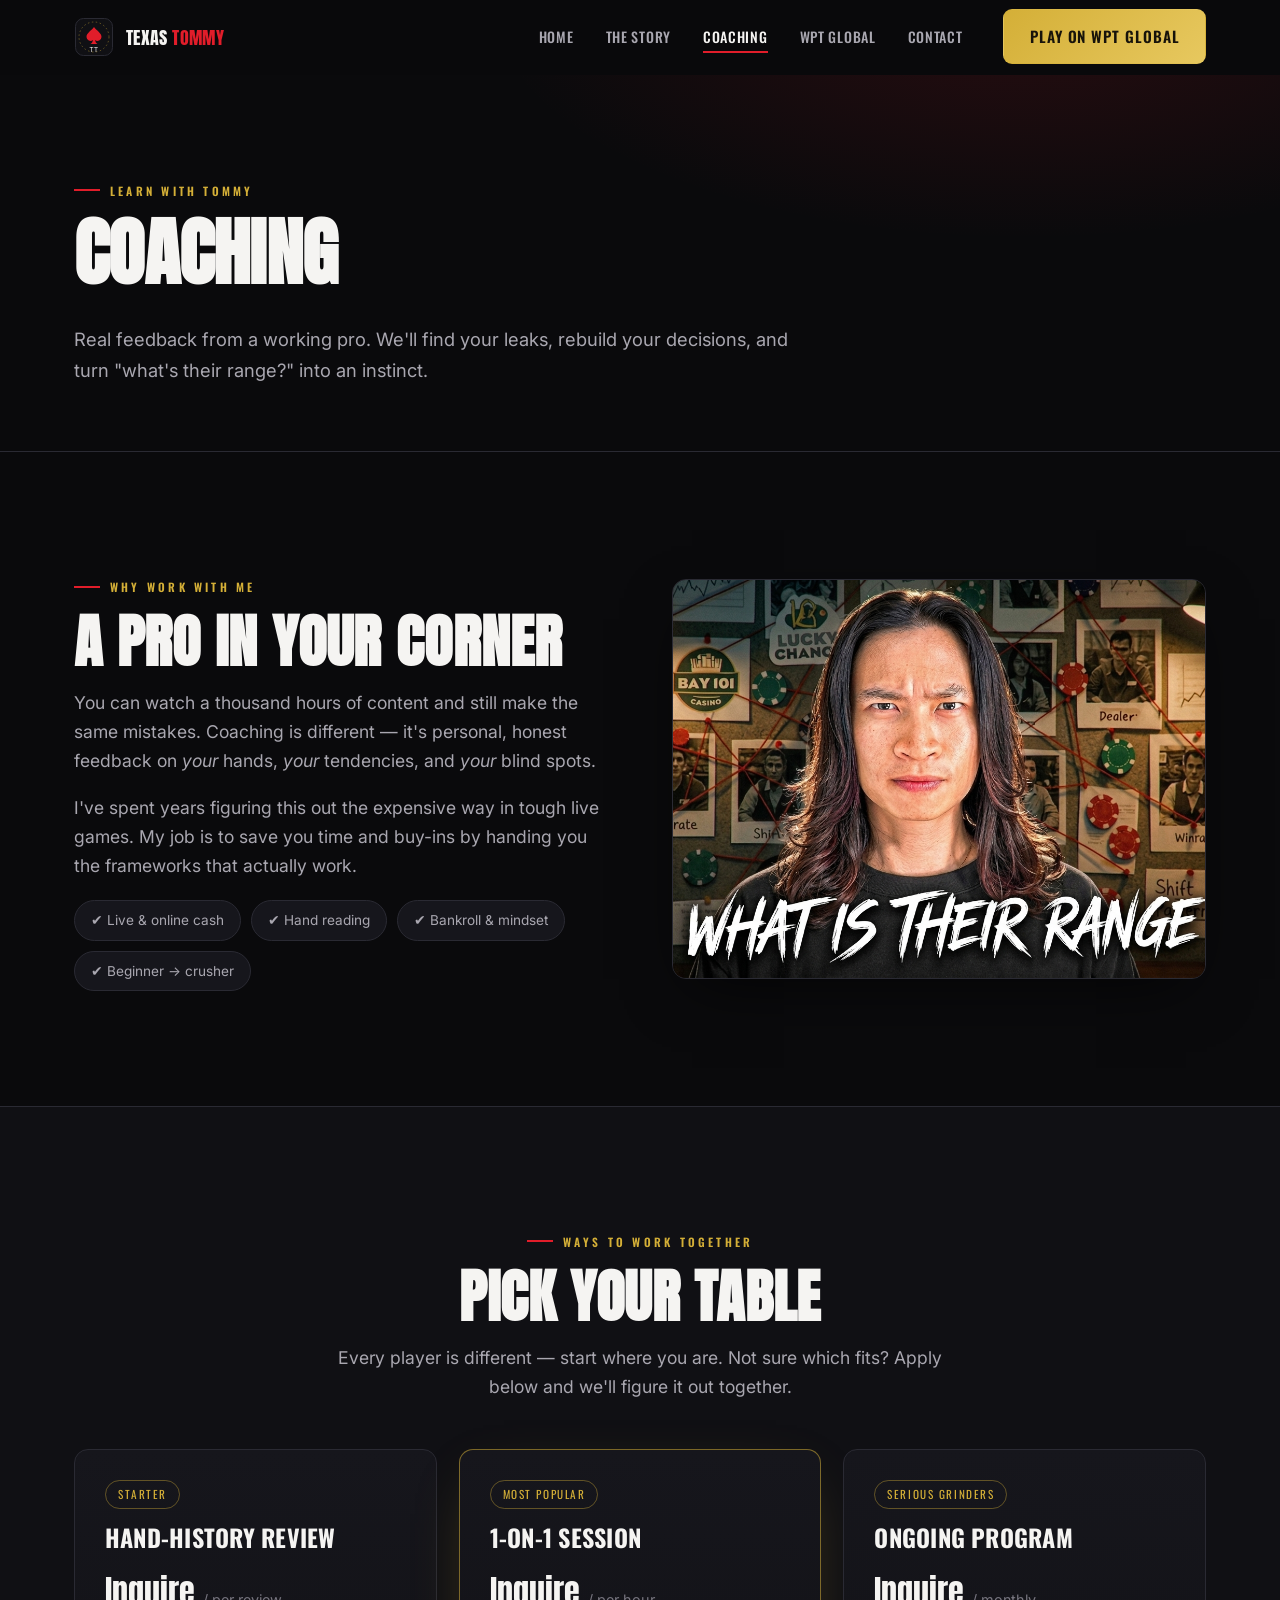
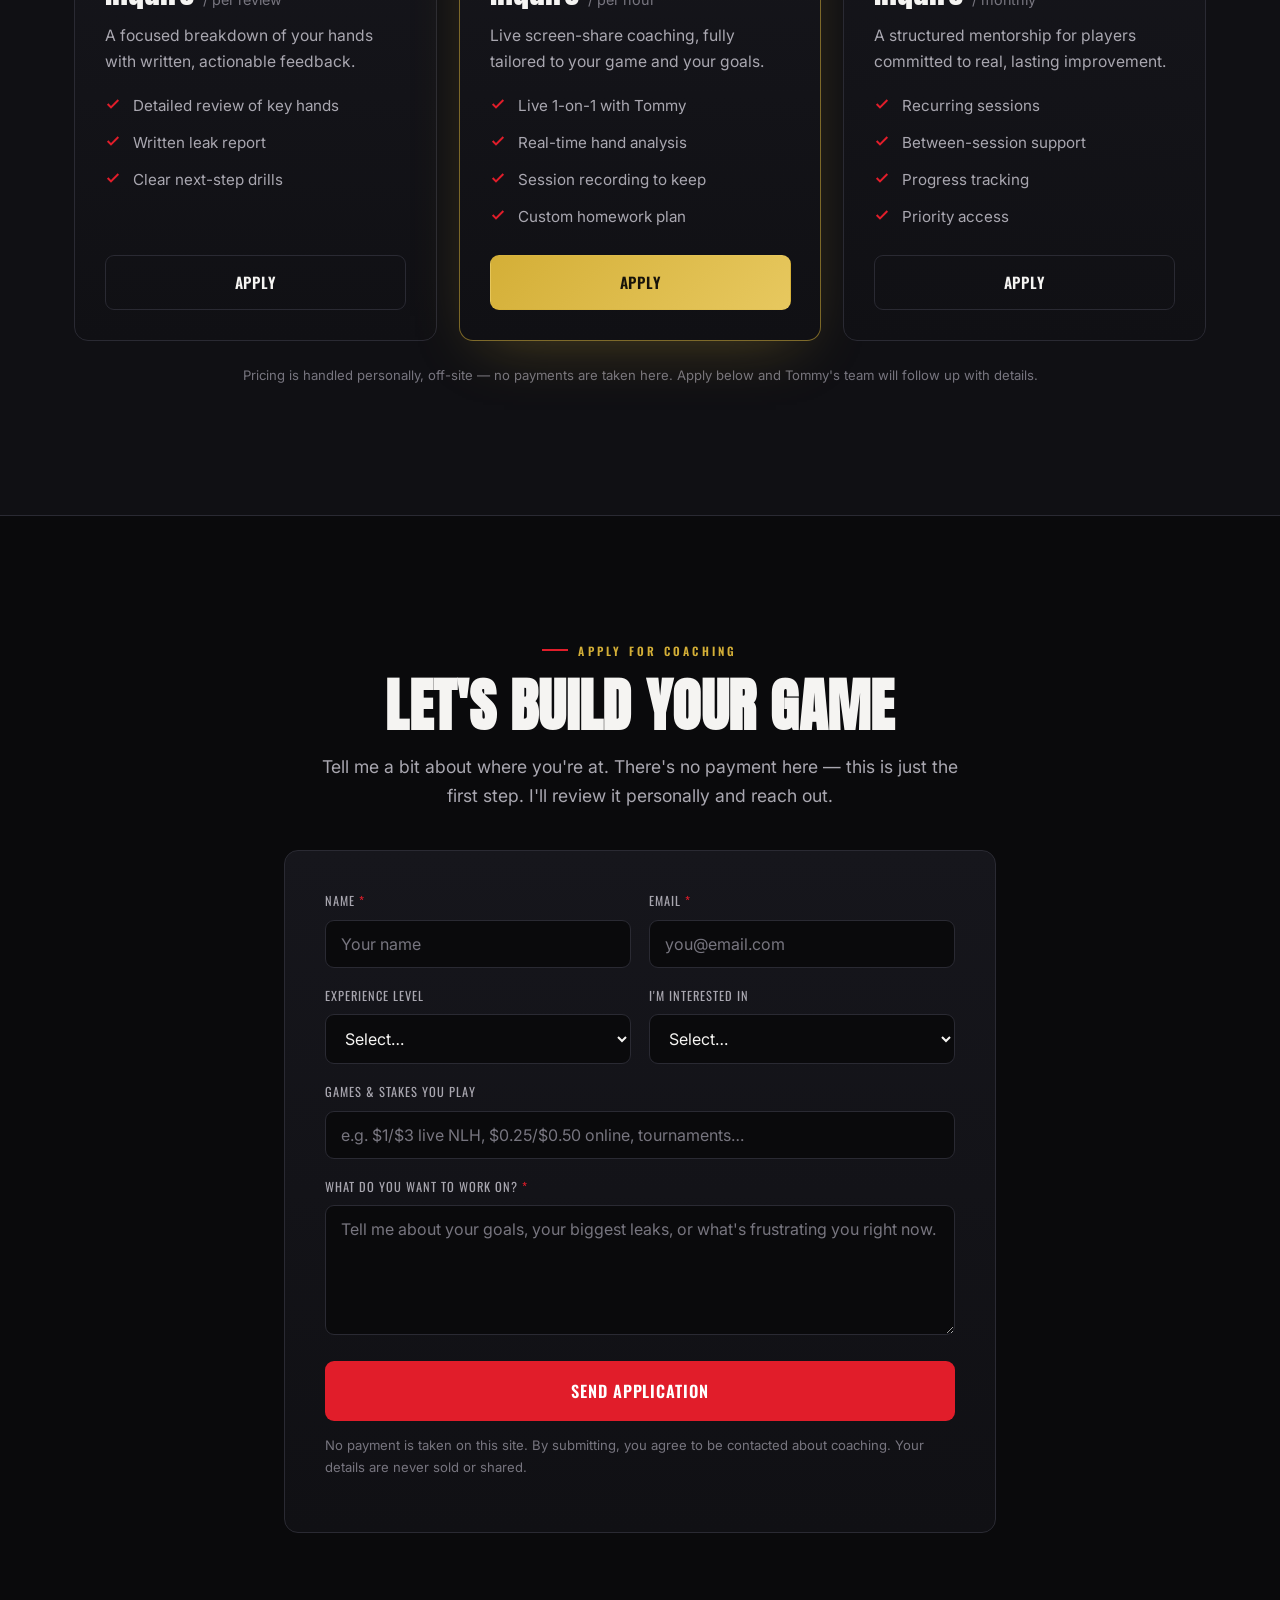
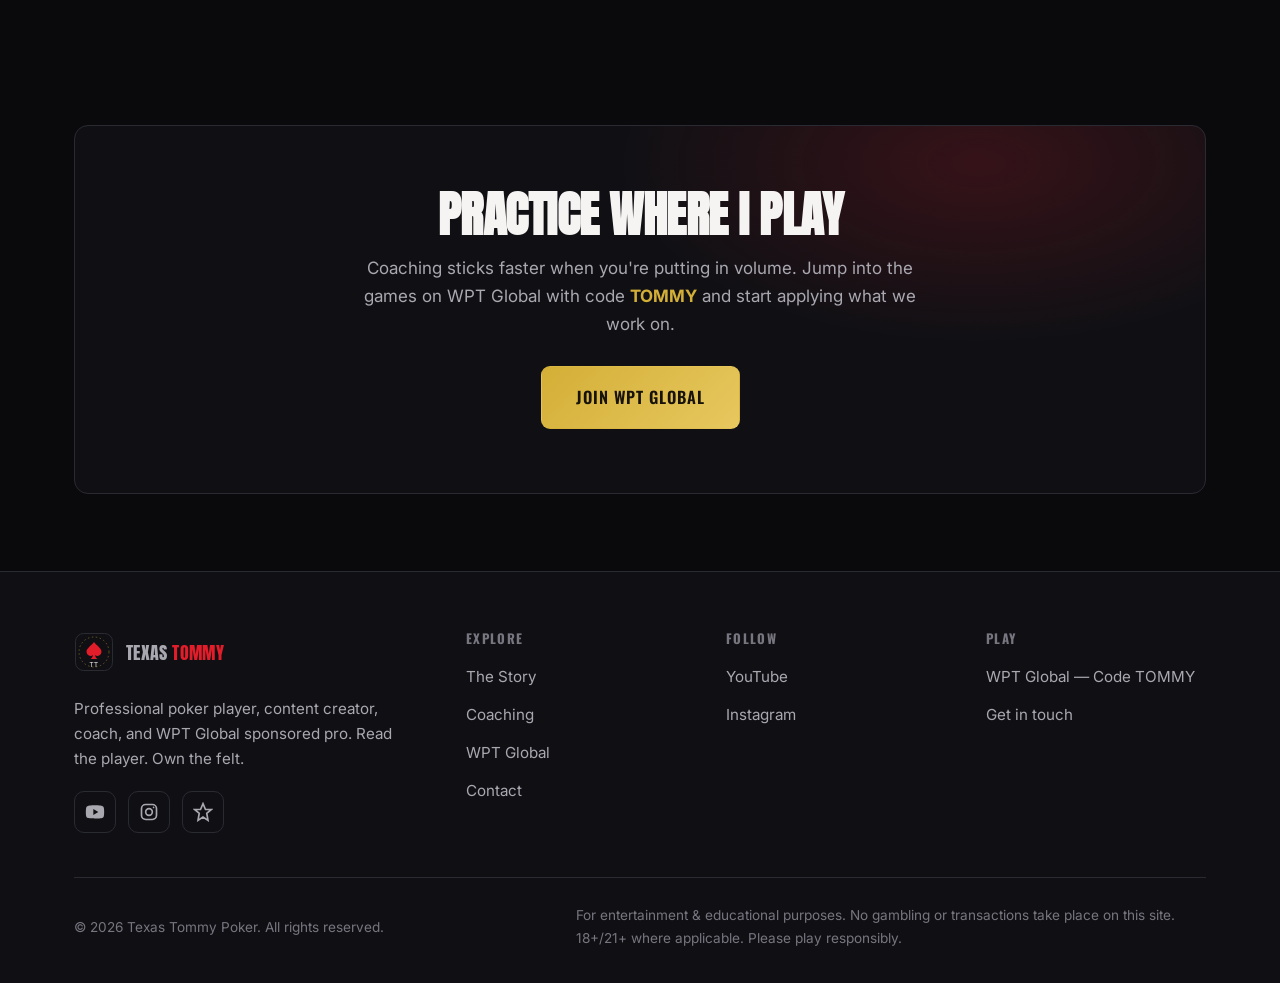
==== coaching.html @ 82d4cdfa "Build initial Texas Tommy Poker website Multi-page static site (no build step) telling Tommy's story" ====
<!DOCTYPE html>
<html lang="en">
<head>
  <meta charset="UTF-8" />
  <meta name="viewport" content="width=device-width, initial-scale=1.0" />
  <title>Coaching — Learn With Texas Tommy</title>
  <meta name="description" content="1-on-1 poker coaching, hand-history reviews, and structured programs with WPT Global pro Texas Tommy. Apply below — Tommy's team will be in touch." />
  <meta name="theme-color" content="#0a0a0c" />
  <link rel="icon" href="assets/img/favicon.svg" type="image/svg+xml" />
  <meta property="og:title" content="Coaching — Learn With Texas Tommy" />
  <meta property="og:description" content="Stop guessing. Start reading. Poker coaching with a WPT Global pro." />
  <meta property="og:image" content="assets/img/tommy-range.png" />
  <link rel="preconnect" href="https://fonts.googleapis.com" />
  <link rel="preconnect" href="https://fonts.gstatic.com" crossorigin />
  <link href="https://fonts.googleapis.com/css2?family=Anton&family=Inter:wght@400;500;600;700&family=Oswald:wght@400;500;600;700&display=swap" rel="stylesheet" />
  <script>document.documentElement.className+=" js";</script>
  <link rel="stylesheet" href="assets/css/styles.css" />
</head>
<body>
  <!-- ===================== NAV ===================== -->
  <header class="nav" id="top">
    <div class="container nav__inner">
      <a class="brand" href="index.html" aria-label="Texas Tommy Poker home">
        <img class="brand__mark" src="assets/img/logo.svg" alt="" />
        <span class="brand__name">Texas <span>Tommy</span></span>
      </a>
      <nav aria-label="Primary">
        <ul class="nav__links">
          <li><a class="nav__link" href="index.html">Home</a></li>
          <li><a class="nav__link" href="story.html">The Story</a></li>
          <li><a class="nav__link" href="coaching.html" aria-current="page">Coaching</a></li>
          <li><a class="nav__link" href="wpt-global.html">WPT Global</a></li>
          <li><a class="nav__link" href="contact.html">Contact</a></li>
          <li class="nav__cta"><a class="btn btn--gold" href="wpt-global.html">Play on WPT Global</a></li>
        </ul>
      </nav>
      <button class="nav__toggle" aria-label="Toggle menu" aria-expanded="false">
        <span></span><span></span><span></span>
      </button>
    </div>
  </header>

  <main>
    <!-- ===================== PAGE HEAD ===================== -->
    <section class="page-head">
      <div class="container">
        <span class="eyebrow reveal">Learn With Tommy</span>
        <h1 class="reveal">Coaching</h1>
        <p class="reveal">
          Real feedback from a working pro. We'll find your leaks, rebuild your
          decisions, and turn "what's their range?" into an instinct.
        </p>
      </div>
    </section>

    <!-- ===================== WHY COACH WITH TOMMY ===================== -->
    <section class="section">
      <div class="container split">
        <div class="split__body reveal">
          <span class="eyebrow">Why work with me</span>
          <h2 class="section-title">A pro in your corner</h2>
          <p class="section-lead">
            You can watch a thousand hours of content and still make the same
            mistakes. Coaching is different — it's personal, honest feedback on
            <em>your</em> hands, <em>your</em> tendencies, and <em>your</em>
            blind spots.
          </p>
          <p class="section-lead">
            I've spent years figuring this out the expensive way in tough live
            games. My job is to save you time and buy-ins by handing you the
            frameworks that actually work.
          </p>
          <ul class="pills">
            <li>✔ Live &amp; online cash</li>
            <li>✔ Hand reading</li>
            <li>✔ Bankroll &amp; mindset</li>
            <li>✔ Beginner → crusher</li>
          </ul>
        </div>
        <div class="split__media reveal">
          <img src="assets/img/tommy-range.png" alt="Texas Tommy breaking down a hand" />
        </div>
      </div>
    </section>

    <!-- ===================== TIERS ===================== -->
    <section class="section" style="background: var(--ink); border-block: 1px solid var(--line);">
      <div class="container">
        <div class="reveal" style="text-align:center; max-width: 620px; margin: 0 auto 48px;">
          <span class="eyebrow" style="justify-content:center;">Ways to work together</span>
          <h2 class="section-title">Pick your table</h2>
          <p class="section-lead" style="margin-inline:auto;">
            Every player is different — start where you are. Not sure which fits?
            Apply below and we'll figure it out together.
          </p>
        </div>

        <div class="grid grid--3">
          <!-- Tier 1 -->
          <article class="card tier reveal">
            <span class="tier__tag">Starter</span>
            <h3>Hand-History Review</h3>
            <div class="tier__price">Inquire <small>/ per review</small></div>
            <p style="color: var(--muted);">A focused breakdown of your hands with written, actionable feedback.</p>
            <ul>
              <li><svg width="16" height="16" viewBox="0 0 24 24" fill="none" stroke="currentColor" stroke-width="3"><path d="M20 6L9 17l-5-5"/></svg> Detailed review of key hands</li>
              <li><svg width="16" height="16" viewBox="0 0 24 24" fill="none" stroke="currentColor" stroke-width="3"><path d="M20 6L9 17l-5-5"/></svg> Written leak report</li>
              <li><svg width="16" height="16" viewBox="0 0 24 24" fill="none" stroke="currentColor" stroke-width="3"><path d="M20 6L9 17l-5-5"/></svg> Clear next-step drills</li>
            </ul>
            <a class="btn btn--ghost btn--block" href="#apply">Apply</a>
          </article>

          <!-- Tier 2 (featured) -->
          <article class="card tier tier--featured reveal">
            <span class="tier__tag">Most popular</span>
            <h3>1-on-1 Session</h3>
            <div class="tier__price">Inquire <small>/ per hour</small></div>
            <p style="color: var(--muted);">Live screen-share coaching, fully tailored to your game and your goals.</p>
            <ul>
              <li><svg width="16" height="16" viewBox="0 0 24 24" fill="none" stroke="currentColor" stroke-width="3"><path d="M20 6L9 17l-5-5"/></svg> Live 1-on-1 with Tommy</li>
              <li><svg width="16" height="16" viewBox="0 0 24 24" fill="none" stroke="currentColor" stroke-width="3"><path d="M20 6L9 17l-5-5"/></svg> Real-time hand analysis</li>
              <li><svg width="16" height="16" viewBox="0 0 24 24" fill="none" stroke="currentColor" stroke-width="3"><path d="M20 6L9 17l-5-5"/></svg> Session recording to keep</li>
              <li><svg width="16" height="16" viewBox="0 0 24 24" fill="none" stroke="currentColor" stroke-width="3"><path d="M20 6L9 17l-5-5"/></svg> Custom homework plan</li>
            </ul>
            <a class="btn btn--gold btn--block" href="#apply">Apply</a>
          </article>

          <!-- Tier 3 -->
          <article class="card tier reveal">
            <span class="tier__tag">Serious grinders</span>
            <h3>Ongoing Program</h3>
            <div class="tier__price">Inquire <small>/ monthly</small></div>
            <p style="color: var(--muted);">A structured mentorship for players committed to real, lasting improvement.</p>
            <ul>
              <li><svg width="16" height="16" viewBox="0 0 24 24" fill="none" stroke="currentColor" stroke-width="3"><path d="M20 6L9 17l-5-5"/></svg> Recurring sessions</li>
              <li><svg width="16" height="16" viewBox="0 0 24 24" fill="none" stroke="currentColor" stroke-width="3"><path d="M20 6L9 17l-5-5"/></svg> Between-session support</li>
              <li><svg width="16" height="16" viewBox="0 0 24 24" fill="none" stroke="currentColor" stroke-width="3"><path d="M20 6L9 17l-5-5"/></svg> Progress tracking</li>
              <li><svg width="16" height="16" viewBox="0 0 24 24" fill="none" stroke="currentColor" stroke-width="3"><path d="M20 6L9 17l-5-5"/></svg> Priority access</li>
            </ul>
            <a class="btn btn--ghost btn--block" href="#apply">Apply</a>
          </article>
        </div>
        <p class="form__note" style="text-align:center; margin-top: 24px;">
          Pricing is handled personally, off-site — no payments are taken here.
          Apply below and Tommy's team will follow up with details.
        </p>
      </div>
    </section>

    <!-- ===================== APPLICATION FORM ===================== -->
    <section class="section" id="apply">
      <div class="container" style="max-width: 760px;">
        <div class="reveal" style="text-align:center; margin-bottom: 40px;">
          <span class="eyebrow" style="justify-content:center;">Apply for coaching</span>
          <h2 class="section-title">Let's build your game</h2>
          <p class="section-lead" style="margin-inline:auto;">
            Tell me a bit about where you're at. There's no payment here — this is
            just the first step. I'll review it personally and reach out.
          </p>
        </div>

        <!-- =====================================================================
             FORM SETUP: This form works out-of-the-box in demo mode (shows a
             success message). To receive real submissions, set the action to your
             Formspree endpoint (https://formspree.io) or use Netlify Forms.
             See README.md → "Wiring up the forms".
             ===================================================================== -->
        <form class="form reveal" data-form action="https://formspree.io/f/YOUR_FORM_ID" method="POST" novalidate>
          <input type="hidden" name="_subject" value="New coaching application — Texas Tommy Poker" />
          <input type="text" name="_gotcha" style="display:none" tabindex="-1" autocomplete="off" aria-hidden="true" />

          <div class="form__row">
            <div class="field">
              <label for="name">Name <span class="req">*</span></label>
              <input class="input" id="name" name="name" type="text" placeholder="Your name" required />
              <span class="field__error">This field is required.</span>
            </div>
            <div class="field">
              <label for="email">Email <span class="req">*</span></label>
              <input class="input" id="email" name="email" type="email" placeholder="you@email.com" required />
              <span class="field__error">Please enter a valid email address.</span>
            </div>
          </div>

          <div class="form__row">
            <div class="field">
              <label for="experience">Experience level</label>
              <select class="select" id="experience" name="experience">
                <option value="">Select…</option>
                <option>Just starting out</option>
                <option>Recreational / home games</option>
                <option>Regular low stakes</option>
                <option>Winning, want to move up</option>
                <option>Semi-pro / pro</option>
              </select>
            </div>
            <div class="field">
              <label for="interest">I'm interested in</label>
              <select class="select" id="interest" name="interest">
                <option value="">Select…</option>
                <option>Hand-History Review</option>
                <option>1-on-1 Session</option>
                <option>Ongoing Program</option>
                <option>Not sure yet — help me pick</option>
              </select>
            </div>
          </div>

          <div class="field">
            <label for="game">Games &amp; stakes you play</label>
            <input class="input" id="game" name="game" type="text" placeholder="e.g. $1/$3 live NLH, $0.25/$0.50 online, tournaments…" />
          </div>

          <div class="field">
            <label for="goals">What do you want to work on? <span class="req">*</span></label>
            <textarea class="textarea" id="goals" name="goals" placeholder="Tell me about your goals, your biggest leaks, or what's frustrating you right now." required></textarea>
            <span class="field__error">This field is required.</span>
          </div>

          <button class="btn btn--lg btn--block" type="submit">Send Application</button>
          <div class="form__status" role="status" aria-live="polite"></div>
          <p class="form__note">
            No payment is taken on this site. By submitting, you agree to be
            contacted about coaching. Your details are never sold or shared.
          </p>
        </form>
      </div>
    </section>

    <!-- ===================== WPT NUDGE ===================== -->
    <section class="section section--tight">
      <div class="container">
        <div class="cta-band reveal">
          <h2>Practice where I play</h2>
          <p>
            Coaching sticks faster when you're putting in volume. Jump into the
            games on WPT Global with code <b class="text-gold">TOMMY</b> and start
            applying what we work on.
          </p>
          <div class="cta-band__actions">
            <a class="btn btn--gold btn--lg" href="wpt-global.html">Join WPT Global</a>
          </div>
        </div>
      </div>
    </section>
  </main>

  <!-- ===================== FOOTER ===================== -->
  <footer class="footer">
    <div class="container">
      <div class="footer__grid">
        <div class="footer__brand">
          <a class="brand" href="index.html">
            <img class="brand__mark" src="assets/img/logo.svg" alt="" />
            <span class="brand__name">Texas <span>Tommy</span></span>
          </a>
          <p>Professional poker player, content creator, coach, and WPT Global sponsored pro. Read the player. Own the felt.</p>
          <div class="socials">
            <a href="https://youtube.com/@texas_tommy" target="_blank" rel="noopener" aria-label="YouTube">
              <svg width="20" height="20" viewBox="0 0 24 24" fill="currentColor"><path d="M23 12s0-3.6-.5-5.3a2.8 2.8 0 0 0-2-2C18.8 4 12 4 12 4s-6.8 0-8.5.7a2.8 2.8 0 0 0-2 2C1 8.4 1 12 1 12s0 3.6.5 5.3a2.8 2.8 0 0 0 2 2C5.2 20 12 20 12 20s6.8 0 8.5-.7a2.8 2.8 0 0 0 2-2C23 15.6 23 12 23 12zM10 15.5v-7l6 3.5-6 3.5z"/></svg>
            </a>
            <a href="https://www.instagram.com/texas_tommyy" target="_blank" rel="noopener" aria-label="Instagram">
              <svg width="20" height="20" viewBox="0 0 24 24" fill="none" stroke="currentColor" stroke-width="2"><rect x="3" y="3" width="18" height="18" rx="5"/><circle cx="12" cy="12" r="4"/><circle cx="17.5" cy="6.5" r="1" fill="currentColor" stroke="none"/></svg>
            </a>
            <a href="wpt-global.html" aria-label="WPT Global">
              <svg width="20" height="20" viewBox="0 0 24 24" fill="none" stroke="currentColor" stroke-width="2"><path d="M12 2l3 7h7l-5.5 4.5L18 22l-6-4-6 4 1.5-8.5L2 9h7z"/></svg>
            </a>
          </div>
        </div>
        <div>
          <h4>Explore</h4>
          <ul>
            <li><a href="story.html">The Story</a></li>
            <li><a href="coaching.html">Coaching</a></li>
            <li><a href="wpt-global.html">WPT Global</a></li>
            <li><a href="contact.html">Contact</a></li>
          </ul>
        </div>
        <div>
          <h4>Follow</h4>
          <ul>
            <li><a href="https://youtube.com/@texas_tommy" target="_blank" rel="noopener">YouTube</a></li>
            <li><a href="https://www.instagram.com/texas_tommyy" target="_blank" rel="noopener">Instagram</a></li>
          </ul>
        </div>
        <div>
          <h4>Play</h4>
          <ul>
            <li><a href="wpt-global.html">WPT Global — Code TOMMY</a></li>
            <li><a href="contact.html">Get in touch</a></li>
          </ul>
        </div>
      </div>
      <div class="footer__bottom">
        <span>© <span data-year>2026</span> Texas Tommy Poker. All rights reserved.</span>
        <span class="footer__legal">For entertainment &amp; educational purposes. No gambling or transactions take place on this site. 18+/21+ where applicable. Please play responsibly.</span>
      </div>
    </div>
  </footer>

  <script src="assets/js/main.js" defer></script>
</body>
</html>
---- assets/css/styles.css ----
/* =====================================================================
   Texas Tommy Poker — Design System
   A dark, cinematic, high-stakes poker aesthetic.
   Palette: black felt, crimson, gold. Bold display + clean body type.
   ===================================================================== */

/* ---------- Design tokens ---------- */
:root {
  /* Core palette */
  --black: #0a0a0c;
  --ink: #101014;
  --panel: #16161c;
  --panel-2: #1d1d25;
  --line: #2a2a33;

  --white: #f5f4f2;
  --muted: #a9a7b0;
  --muted-2: #77757f;

  /* Brand accents */
  --crimson: #e11d2a;
  --crimson-deep: #a3121c;
  --gold: #d4af37;
  --gold-soft: #e7c85f;
  --felt: #0e5c3f; /* poker table green, used sparingly */

  /* Effects */
  --radius: 14px;
  --radius-sm: 9px;
  --shadow: 0 20px 60px -20px rgba(0, 0, 0, 0.75);
  --shadow-red: 0 18px 50px -18px rgba(225, 29, 42, 0.55);
  --ring: 0 0 0 1px var(--line);

  /* Type */
  --font-display: "Anton", "Oswald", "Arial Narrow", sans-serif;
  --font-head: "Oswald", "Helvetica Neue", sans-serif;
  --font-body: "Inter", -apple-system, BlinkMacSystemFont, "Segoe UI", Roboto, sans-serif;

  --container: 1180px;
}

/* ---------- Reset ---------- */
*,
*::before,
*::after {
  box-sizing: border-box;
}

html {
  scroll-behavior: smooth;
  -webkit-text-size-adjust: 100%;
}

body {
  margin: 0;
  background: var(--black);
  color: var(--white);
  font-family: var(--font-body);
  font-size: 17px;
  line-height: 1.65;
  -webkit-font-smoothing: antialiased;
  text-rendering: optimizeLegibility;
  overflow-x: hidden;
}

img {
  max-width: 100%;
  display: block;
}

a {
  color: inherit;
  text-decoration: none;
}

h1, h2, h3, h4 {
  font-family: var(--font-head);
  font-weight: 700;
  line-height: 1.05;
  margin: 0 0 0.5em;
  letter-spacing: -0.01em;
}

p { margin: 0 0 1em; }

::selection {
  background: var(--crimson);
  color: #fff;
}

:focus-visible {
  outline: 2px solid var(--gold);
  outline-offset: 3px;
  border-radius: 4px;
}

/* ---------- Layout helpers ---------- */
.container {
  width: 100%;
  max-width: var(--container);
  margin-inline: auto;
  padding-inline: 24px;
}

.section {
  padding-block: clamp(64px, 9vw, 120px);
  position: relative;
}

.section--tight { padding-block: clamp(48px, 6vw, 80px); }

.eyebrow {
  display: inline-flex;
  align-items: center;
  gap: 10px;
  font-family: var(--font-head);
  text-transform: uppercase;
  letter-spacing: 0.28em;
  font-size: 0.72rem;
  font-weight: 600;
  color: var(--gold);
  margin-bottom: 18px;
}

.eyebrow::before {
  content: "";
  width: 26px;
  height: 2px;
  background: var(--crimson);
}

.section-title {
  font-family: var(--font-display);
  font-size: clamp(2.1rem, 5vw, 3.6rem);
  text-transform: uppercase;
  letter-spacing: 0.005em;
  line-height: 0.98;
  margin-bottom: 18px;
}

.section-lead {
  color: var(--muted);
  font-size: 1.1rem;
  max-width: 60ch;
}

.text-crimson { color: var(--crimson); }
.text-gold { color: var(--gold); }

/* ---------- Buttons ---------- */
.btn {
  --bg: var(--crimson);
  display: inline-flex;
  align-items: center;
  justify-content: center;
  gap: 10px;
  font-family: var(--font-head);
  font-weight: 600;
  text-transform: uppercase;
  letter-spacing: 0.06em;
  font-size: 0.95rem;
  padding: 14px 26px;
  border-radius: var(--radius-sm);
  border: 1px solid transparent;
  background: var(--bg);
  color: #fff;
  cursor: pointer;
  transition: transform 0.15s ease, box-shadow 0.2s ease, background 0.2s ease, border-color 0.2s ease;
  will-change: transform;
}

.btn:hover {
  transform: translateY(-2px);
  box-shadow: var(--shadow-red);
}

.btn:active { transform: translateY(0); }

.btn--gold {
  --bg: linear-gradient(135deg, var(--gold), var(--gold-soft));
  color: #17130a;
}
.btn--gold:hover { box-shadow: 0 18px 50px -18px rgba(212, 175, 55, 0.6); }

.btn--ghost {
  background: transparent;
  border-color: var(--line);
  color: var(--white);
}
.btn--ghost:hover {
  border-color: var(--crimson);
  box-shadow: none;
  background: rgba(225, 29, 42, 0.06);
}

.btn--lg { padding: 17px 34px; font-size: 1.02rem; }
.btn--block { width: 100%; }

.btn__arrow { transition: transform 0.2s ease; }
.btn:hover .btn__arrow { transform: translateX(4px); }

/* ---------- Navbar ---------- */
.nav {
  position: sticky;
  top: 0;
  z-index: 100;
  background: rgba(10, 10, 12, 0.72);
  backdrop-filter: saturate(140%) blur(14px);
  border-bottom: 1px solid transparent;
  transition: border-color 0.25s ease, background 0.25s ease;
}
.nav.is-scrolled {
  border-bottom-color: var(--line);
  background: rgba(10, 10, 12, 0.92);
}

.nav__inner {
  display: flex;
  align-items: center;
  justify-content: space-between;
  height: 74px;
}

.brand {
  display: inline-flex;
  align-items: center;
  gap: 12px;
  font-family: var(--font-display);
  text-transform: uppercase;
}

.brand__mark {
  width: 40px;
  height: 40px;
  flex: none;
}

.brand__name {
  font-size: 1.15rem;
  letter-spacing: 0.02em;
  line-height: 1;
}
.brand__name span { color: var(--crimson); }

.nav__links {
  display: flex;
  align-items: center;
  gap: 32px;
  list-style: none;
  margin: 0;
  padding: 0;
}

.nav__link {
  font-family: var(--font-head);
  font-weight: 500;
  text-transform: uppercase;
  letter-spacing: 0.05em;
  font-size: 0.88rem;
  color: var(--muted);
  position: relative;
  padding: 6px 0;
  transition: color 0.2s ease;
}
.nav__link:hover,
.nav__link[aria-current="page"] { color: var(--white); }
.nav__link::after {
  content: "";
  position: absolute;
  left: 0;
  bottom: 0;
  width: 0;
  height: 2px;
  background: var(--crimson);
  transition: width 0.2s ease;
}
.nav__link:hover::after,
.nav__link[aria-current="page"]::after { width: 100%; }

.nav__cta { margin-left: 8px; }

.nav__toggle {
  display: none;
  flex-direction: column;
  gap: 5px;
  background: none;
  border: 0;
  cursor: pointer;
  padding: 8px;
}
.nav__toggle span {
  width: 26px;
  height: 2px;
  background: var(--white);
  transition: transform 0.25s ease, opacity 0.2s ease;
}
.nav.is-open .nav__toggle span:nth-child(1) { transform: translateY(7px) rotate(45deg); }
.nav.is-open .nav__toggle span:nth-child(2) { opacity: 0; }
.nav.is-open .nav__toggle span:nth-child(3) { transform: translateY(-7px) rotate(-45deg); }

/* ---------- Hero ---------- */
.hero {
  position: relative;
  overflow: hidden;
  padding-block: clamp(56px, 8vw, 96px);
  background:
    radial-gradient(1100px 520px at 78% -8%, rgba(225, 29, 42, 0.16), transparent 60%),
    radial-gradient(800px 500px at 0% 100%, rgba(212, 175, 55, 0.08), transparent 55%);
}

.hero__grid {
  display: grid;
  grid-template-columns: 1.05fr 0.95fr;
  gap: clamp(32px, 5vw, 68px);
  align-items: center;
}

.hero__badge {
  display: inline-flex;
  align-items: center;
  gap: 10px;
  padding: 7px 14px 7px 8px;
  border: 1px solid var(--line);
  border-radius: 100px;
  background: var(--panel);
  font-size: 0.8rem;
  color: var(--muted);
  margin-bottom: 26px;
}
.hero__badge b { color: var(--white); font-weight: 600; }
.hero__badge .dot {
  width: 8px; height: 8px; border-radius: 50%;
  background: var(--crimson);
  box-shadow: 0 0 0 4px rgba(225, 29, 42, 0.2);
}

.hero__title {
  font-family: var(--font-display);
  font-size: clamp(2.9rem, 7vw, 5.4rem);
  text-transform: uppercase;
  line-height: 0.92;
  letter-spacing: 0.002em;
  margin-bottom: 22px;
}
.hero__title .stroke {
  color: transparent;
  -webkit-text-stroke: 1.5px var(--gold);
  text-stroke: 1.5px var(--gold);
}

.hero__lead {
  color: var(--muted);
  font-size: 1.18rem;
  max-width: 48ch;
  margin-bottom: 32px;
}

.hero__cta {
  display: flex;
  flex-wrap: wrap;
  gap: 14px;
  align-items: center;
}

.hero__stats {
  display: flex;
  flex-wrap: wrap;
  gap: 34px;
  margin-top: 44px;
  padding-top: 30px;
  border-top: 1px solid var(--line);
}
.stat__num {
  font-family: var(--font-display);
  font-size: 2.1rem;
  line-height: 1;
  color: var(--white);
}
.stat__num span { color: var(--crimson); }
.stat__label {
  font-size: 0.78rem;
  text-transform: uppercase;
  letter-spacing: 0.14em;
  color: var(--muted-2);
  margin-top: 6px;
}

/* Hero media */
.hero__media {
  position: relative;
}
.hero__frame {
  position: relative;
  border-radius: var(--radius);
  overflow: hidden;
  border: 1px solid var(--line);
  box-shadow: var(--shadow);
  aspect-ratio: 16 / 10;
  background: var(--panel);
}
.hero__frame img {
  width: 100%;
  height: 100%;
  object-fit: cover;
  object-position: center 22%;
}
.hero__frame::after {
  content: "";
  position: absolute;
  inset: 0;
  background: linear-gradient(180deg, transparent 55%, rgba(10, 10, 12, 0.6));
}
.hero__tag {
  position: absolute;
  left: 16px;
  bottom: 14px;
  z-index: 2;
  font-family: var(--font-display);
  text-transform: uppercase;
  font-size: 1.05rem;
  letter-spacing: 0.03em;
  color: #fff;
  text-shadow: 0 2px 12px rgba(0, 0, 0, 0.8);
}
.hero__chip {
  position: absolute;
  width: 92px;
  z-index: 3;
  filter: drop-shadow(0 12px 24px rgba(0, 0, 0, 0.55));
}
.hero__chip--1 { top: -26px; right: -18px; animation: float 6s ease-in-out infinite; }
.hero__chip--2 { bottom: -22px; left: -24px; width: 70px; animation: float 7s ease-in-out infinite reverse; }

@keyframes float {
  0%, 100% { transform: translateY(0) rotate(0deg); }
  50% { transform: translateY(-12px) rotate(6deg); }
}

/* ---------- Marquee / logos strip ---------- */
.strip {
  border-block: 1px solid var(--line);
  background: var(--ink);
  overflow: hidden;
}
.strip__track {
  display: flex;
  align-items: center;
  gap: 60px;
  padding-block: 20px;
  white-space: nowrap;
  animation: marquee 28s linear infinite;
}
.strip:hover .strip__track { animation-play-state: paused; }
.strip__item {
  font-family: var(--font-head);
  text-transform: uppercase;
  letter-spacing: 0.14em;
  font-size: 0.9rem;
  color: var(--muted-2);
  display: inline-flex;
  align-items: center;
  gap: 12px;
}
.strip__item .sep { color: var(--crimson); }
@keyframes marquee {
  from { transform: translateX(0); }
  to { transform: translateX(-50%); }
}

/* ---------- Cards / features ---------- */
.grid {
  display: grid;
  gap: 22px;
}
.grid--3 { grid-template-columns: repeat(3, 1fr); }
.grid--2 { grid-template-columns: repeat(2, 1fr); }

.card {
  background: linear-gradient(180deg, var(--panel), var(--ink));
  border: 1px solid var(--line);
  border-radius: var(--radius);
  padding: 30px;
  transition: transform 0.2s ease, border-color 0.2s ease, box-shadow 0.2s ease;
  position: relative;
  overflow: hidden;
}
.card:hover {
  transform: translateY(-4px);
  border-color: rgba(225, 29, 42, 0.5);
  box-shadow: var(--shadow);
}
.card__icon {
  width: 52px;
  height: 52px;
  display: grid;
  place-items: center;
  border-radius: 12px;
  background: rgba(225, 29, 42, 0.12);
  border: 1px solid rgba(225, 29, 42, 0.3);
  margin-bottom: 20px;
  color: var(--crimson);
}
.card h3 {
  font-family: var(--font-head);
  font-size: 1.3rem;
  text-transform: uppercase;
  letter-spacing: 0.01em;
  margin-bottom: 10px;
}
.card p { color: var(--muted); margin: 0; font-size: 0.98rem; }

/* ---------- Split / story blocks ---------- */
.split {
  display: grid;
  grid-template-columns: 1fr 1fr;
  gap: clamp(32px, 5vw, 64px);
  align-items: center;
}
.split--reverse .split__media { order: 2; }

.split__media {
  border-radius: var(--radius);
  overflow: hidden;
  border: 1px solid var(--line);
  box-shadow: var(--shadow);
  aspect-ratio: 4 / 3;
  background:
    repeating-linear-gradient(45deg, #14140f, #14140f 22px, #17170f 22px, #17170f 44px);
  display: grid;
  place-items: center;
}
.split__media img { width: 100%; height: 100%; object-fit: cover; }
.split__media .placeholder {
  text-align: center;
  color: var(--muted-2);
  font-family: var(--font-head);
  text-transform: uppercase;
  letter-spacing: 0.14em;
  font-size: 0.82rem;
  padding: 24px;
}

/* ---------- Timeline (Story) ---------- */
.timeline {
  position: relative;
  margin-top: 20px;
  padding-left: 34px;
}
.timeline::before {
  content: "";
  position: absolute;
  left: 8px;
  top: 6px;
  bottom: 6px;
  width: 2px;
  background: linear-gradient(var(--crimson), var(--gold));
}
.tl-item { position: relative; padding-bottom: 42px; }
.tl-item:last-child { padding-bottom: 0; }
.tl-item::before {
  content: "";
  position: absolute;
  left: -34px;
  top: 4px;
  width: 18px;
  height: 18px;
  border-radius: 50%;
  background: var(--black);
  border: 3px solid var(--crimson);
  box-shadow: 0 0 0 4px rgba(225, 29, 42, 0.12);
}
.tl-item__era {
  font-family: var(--font-head);
  text-transform: uppercase;
  letter-spacing: 0.16em;
  font-size: 0.76rem;
  color: var(--gold);
  margin-bottom: 6px;
}
.tl-item h3 {
  font-family: var(--font-head);
  font-size: 1.35rem;
  text-transform: uppercase;
  margin-bottom: 8px;
}
.tl-item p { color: var(--muted); margin: 0; }

/* ---------- WPT Global sponsor band ---------- */
.wpt {
  position: relative;
  overflow: hidden;
  background:
    radial-gradient(700px 380px at 15% 20%, rgba(212, 175, 55, 0.12), transparent 60%),
    linear-gradient(135deg, #0b1730, #0a0a0c 65%);
  border-block: 1px solid var(--line);
}
.wpt__inner {
  display: grid;
  grid-template-columns: 1.2fr 1fr;
  gap: clamp(32px, 5vw, 64px);
  align-items: center;
}
.wpt__badge {
  display: inline-flex;
  align-items: center;
  gap: 10px;
  border: 1px solid rgba(212, 175, 55, 0.4);
  color: var(--gold);
  border-radius: 100px;
  padding: 7px 16px;
  font-family: var(--font-head);
  text-transform: uppercase;
  letter-spacing: 0.14em;
  font-size: 0.74rem;
  margin-bottom: 22px;
}
.wpt h2 {
  font-family: var(--font-display);
  font-size: clamp(2rem, 4.5vw, 3.2rem);
  text-transform: uppercase;
  margin-bottom: 16px;
}
.wpt p { color: var(--muted); max-width: 52ch; }

.wpt__code {
  background: rgba(0, 0, 0, 0.35);
  border: 1px dashed rgba(212, 175, 55, 0.5);
  border-radius: var(--radius);
  padding: 24px;
  text-align: center;
}
.wpt__code .label {
  font-size: 0.74rem;
  text-transform: uppercase;
  letter-spacing: 0.2em;
  color: var(--muted);
}
.wpt__code .code {
  font-family: var(--font-display);
  font-size: clamp(2.2rem, 6vw, 3.4rem);
  letter-spacing: 0.1em;
  color: var(--gold);
  margin: 8px 0 6px;
  cursor: pointer;
  user-select: all;
}
.wpt__code .hint { font-size: 0.8rem; color: var(--muted-2); }
.wpt__disclaimer {
  font-size: 0.76rem;
  color: var(--muted-2);
  margin-top: 18px;
  max-width: 60ch;
}

/* ---------- Forms ---------- */
.form {
  background: linear-gradient(180deg, var(--panel), var(--ink));
  border: 1px solid var(--line);
  border-radius: var(--radius);
  padding: clamp(24px, 4vw, 40px);
}
.form__row {
  display: grid;
  grid-template-columns: 1fr 1fr;
  gap: 18px;
}
.field { margin-bottom: 18px; }
.field label {
  display: block;
  font-family: var(--font-head);
  text-transform: uppercase;
  letter-spacing: 0.08em;
  font-size: 0.78rem;
  color: var(--muted);
  margin-bottom: 8px;
}
.field .req { color: var(--crimson); }
.input,
.select,
.textarea {
  width: 100%;
  background: var(--black);
  border: 1px solid var(--line);
  border-radius: var(--radius-sm);
  color: var(--white);
  font-family: var(--font-body);
  font-size: 1rem;
  padding: 13px 15px;
  transition: border-color 0.2s ease, box-shadow 0.2s ease;
}
.input::placeholder,
.textarea::placeholder { color: var(--muted-2); }
.input:focus,
.select:focus,
.textarea:focus {
  outline: none;
  border-color: var(--crimson);
  box-shadow: 0 0 0 3px rgba(225, 29, 42, 0.15);
}
.textarea { resize: vertical; min-height: 130px; }
.field__error {
  display: none;
  color: #ff6b73;
  font-size: 0.82rem;
  margin-top: 6px;
}
.field.has-error .input,
.field.has-error .select,
.field.has-error .textarea { border-color: #ff6b73; }
.field.has-error .field__error { display: block; }

.form__note {
  font-size: 0.82rem;
  color: var(--muted-2);
  margin-top: 14px;
}

.form__status {
  display: none;
  margin-top: 18px;
  padding: 14px 16px;
  border-radius: var(--radius-sm);
  font-size: 0.95rem;
}
.form__status.is-success {
  display: block;
  background: rgba(14, 92, 63, 0.2);
  border: 1px solid rgba(20, 160, 110, 0.5);
  color: #6fe0b0;
}
.form__status.is-error {
  display: block;
  background: rgba(163, 18, 28, 0.16);
  border: 1px solid rgba(225, 29, 42, 0.5);
  color: #ff8a90;
}

/* ---------- Pill list ---------- */
.pills {
  display: flex;
  flex-wrap: wrap;
  gap: 10px;
  list-style: none;
  padding: 0;
  margin: 20px 0 0;
}
.pills li {
  border: 1px solid var(--line);
  border-radius: 100px;
  padding: 8px 16px;
  font-size: 0.85rem;
  color: var(--muted);
  background: var(--panel);
}
.pills li b { color: var(--white); }

/* ---------- Coaching tiers ---------- */
.tier {
  display: flex;
  flex-direction: column;
  height: 100%;
}
.tier--featured {
  border-color: rgba(212, 175, 55, 0.55);
  box-shadow: 0 20px 60px -24px rgba(212, 175, 55, 0.35);
}
.tier__tag {
  align-self: flex-start;
  font-family: var(--font-head);
  text-transform: uppercase;
  letter-spacing: 0.14em;
  font-size: 0.7rem;
  color: var(--gold);
  border: 1px solid rgba(212, 175, 55, 0.4);
  border-radius: 100px;
  padding: 4px 12px;
  margin-bottom: 16px;
}
.tier h3 { font-size: 1.5rem; }
.tier__price {
  font-family: var(--font-display);
  font-size: 2rem;
  color: var(--white);
  margin: 6px 0 4px;
}
.tier__price small { font-size: 0.9rem; color: var(--muted-2); font-family: var(--font-body); }
.tier ul {
  list-style: none;
  padding: 0;
  margin: 18px 0 26px;
  display: grid;
  gap: 12px;
}
.tier li {
  display: flex;
  gap: 12px;
  color: var(--muted);
  font-size: 0.95rem;
}
.tier li svg { flex: none; color: var(--crimson); margin-top: 3px; }
.tier .btn { margin-top: auto; }

/* ---------- CTA banner ---------- */
.cta-band {
  background:
    radial-gradient(600px 300px at 80% 10%, rgba(225, 29, 42, 0.18), transparent 60%),
    var(--ink);
  border: 1px solid var(--line);
  border-radius: var(--radius);
  padding: clamp(36px, 6vw, 64px);
  text-align: center;
}
.cta-band h2 {
  font-family: var(--font-display);
  font-size: clamp(1.9rem, 4.5vw, 3rem);
  text-transform: uppercase;
  margin-bottom: 14px;
}
.cta-band p { color: var(--muted); max-width: 54ch; margin: 0 auto 28px; }
.cta-band__actions { display: flex; gap: 14px; justify-content: center; flex-wrap: wrap; }

/* ---------- Footer ---------- */
.footer {
  background: var(--ink);
  border-top: 1px solid var(--line);
  padding-block: 60px 34px;
}
.footer__grid {
  display: grid;
  grid-template-columns: 1.6fr 1fr 1fr 1fr;
  gap: 40px;
  margin-bottom: 44px;
}
.footer__brand p {
  color: var(--muted);
  font-size: 0.95rem;
  max-width: 34ch;
  margin-top: 16px;
}
.footer h4 {
  font-family: var(--font-head);
  text-transform: uppercase;
  letter-spacing: 0.1em;
  font-size: 0.82rem;
  color: var(--muted-2);
  margin-bottom: 16px;
}
.footer ul { list-style: none; padding: 0; margin: 0; display: grid; gap: 10px; }
.footer a { color: var(--muted); font-size: 0.95rem; transition: color 0.2s ease; }
.footer a:hover { color: var(--white); }

.socials { display: flex; gap: 12px; margin-top: 20px; }
.socials a {
  width: 42px;
  height: 42px;
  display: grid;
  place-items: center;
  border: 1px solid var(--line);
  border-radius: 10px;
  color: var(--muted);
  transition: all 0.2s ease;
}
.socials a:hover { color: #fff; border-color: var(--crimson); background: rgba(225, 29, 42, 0.08); transform: translateY(-2px); }

.footer__bottom {
  display: flex;
  justify-content: space-between;
  align-items: center;
  gap: 20px;
  flex-wrap: wrap;
  padding-top: 26px;
  border-top: 1px solid var(--line);
  color: var(--muted-2);
  font-size: 0.85rem;
}
.footer__bottom a { color: var(--muted-2); }
.footer__legal { max-width: 70ch; }

/* ---------- Reveal on scroll ----------
   Only hide reveals when JS is active (html.js is set by an inline head script).
   With JS off, content stays fully visible — no blank sections. */
.js .reveal {
  opacity: 0;
  transform: translateY(24px);
  transition: opacity 0.6s ease, transform 0.6s ease;
}
.reveal.is-visible {
  opacity: 1;
  transform: none;
}
@media (prefers-reduced-motion: reduce) {
  .reveal { opacity: 1; transform: none; transition: none; }
  * { animation-duration: 0.001ms !important; scroll-behavior: auto; }
}

/* ---------- Page header ---------- */
.page-head {
  padding-block: clamp(56px, 8vw, 96px) clamp(24px, 4vw, 48px);
  background:
    radial-gradient(900px 400px at 80% -20%, rgba(225, 29, 42, 0.14), transparent 60%);
  border-bottom: 1px solid var(--line);
}
.page-head h1 {
  font-family: var(--font-display);
  font-size: clamp(2.6rem, 6vw, 4.6rem);
  text-transform: uppercase;
  line-height: 0.95;
}
.page-head p { color: var(--muted); font-size: 1.15rem; max-width: 60ch; }

/* ---------- Responsive ---------- */
@media (max-width: 940px) {
  .hero__grid { grid-template-columns: 1fr; }
  .hero__media { order: -1; max-width: 520px; }
  .grid--3 { grid-template-columns: 1fr 1fr; }
  .split { grid-template-columns: 1fr; }
  .split--reverse .split__media { order: 0; }
  .wpt__inner { grid-template-columns: 1fr; }
  .footer__grid { grid-template-columns: 1fr 1fr; }

  .nav__links {
    position: fixed;
    inset: 74px 0 auto 0;
    flex-direction: column;
    align-items: flex-start;
    gap: 0;
    background: var(--ink);
    border-bottom: 1px solid var(--line);
    padding: 12px 24px 24px;
    transform: translateY(-120%);
    transition: transform 0.3s ease;
    height: calc(100vh - 74px);
  }
  .nav.is-open .nav__links { transform: translateY(0); }
  .nav__links li { width: 100%; border-bottom: 1px solid var(--line); }
  .nav__link { display: block; padding: 16px 0; font-size: 1.05rem; }
  .nav__cta { margin: 20px 0 0; }
  .nav__toggle { display: flex; }
}

@media (max-width: 620px) {
  body { font-size: 16px; }
  .grid--3, .grid--2, .form__row, .footer__grid { grid-template-columns: 1fr; }
  .hero__stats { gap: 24px; }
  .stat__num { font-size: 1.7rem; }
  .footer__bottom { flex-direction: column; align-items: flex-start; }
}
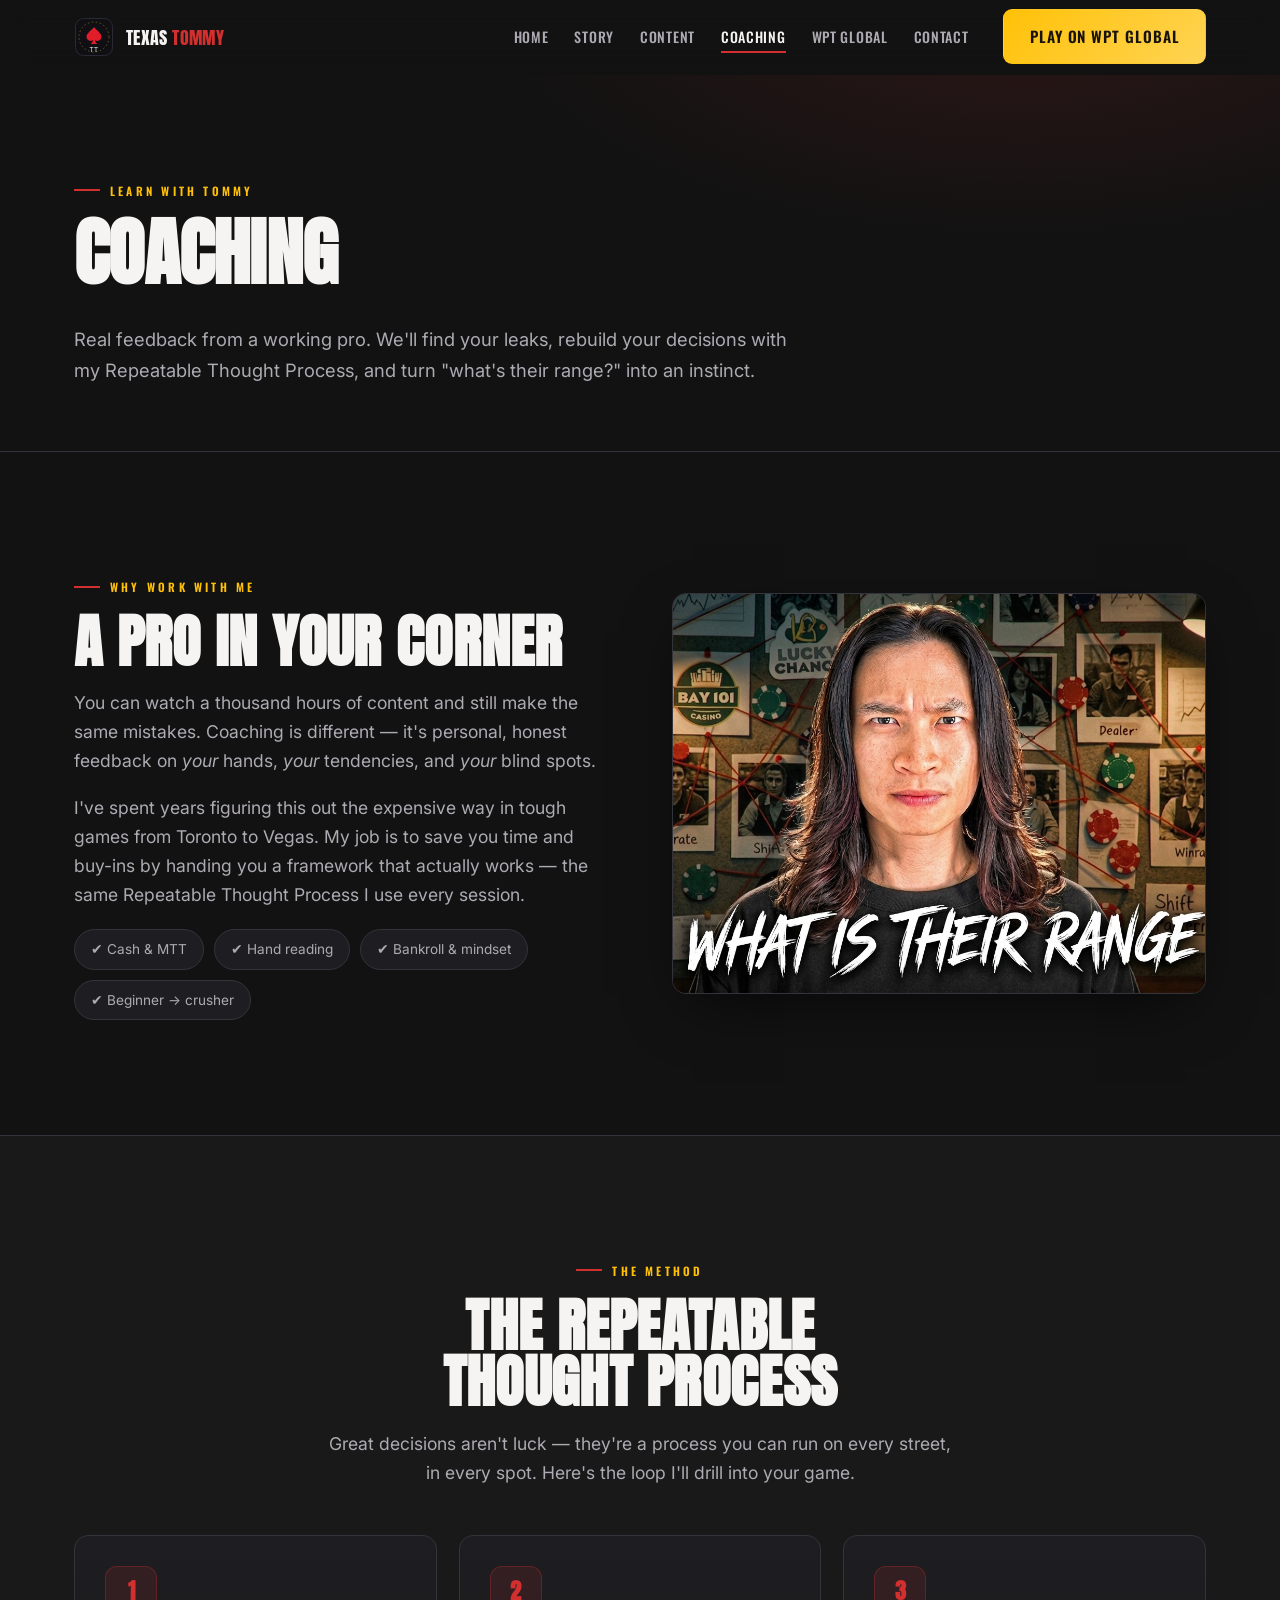
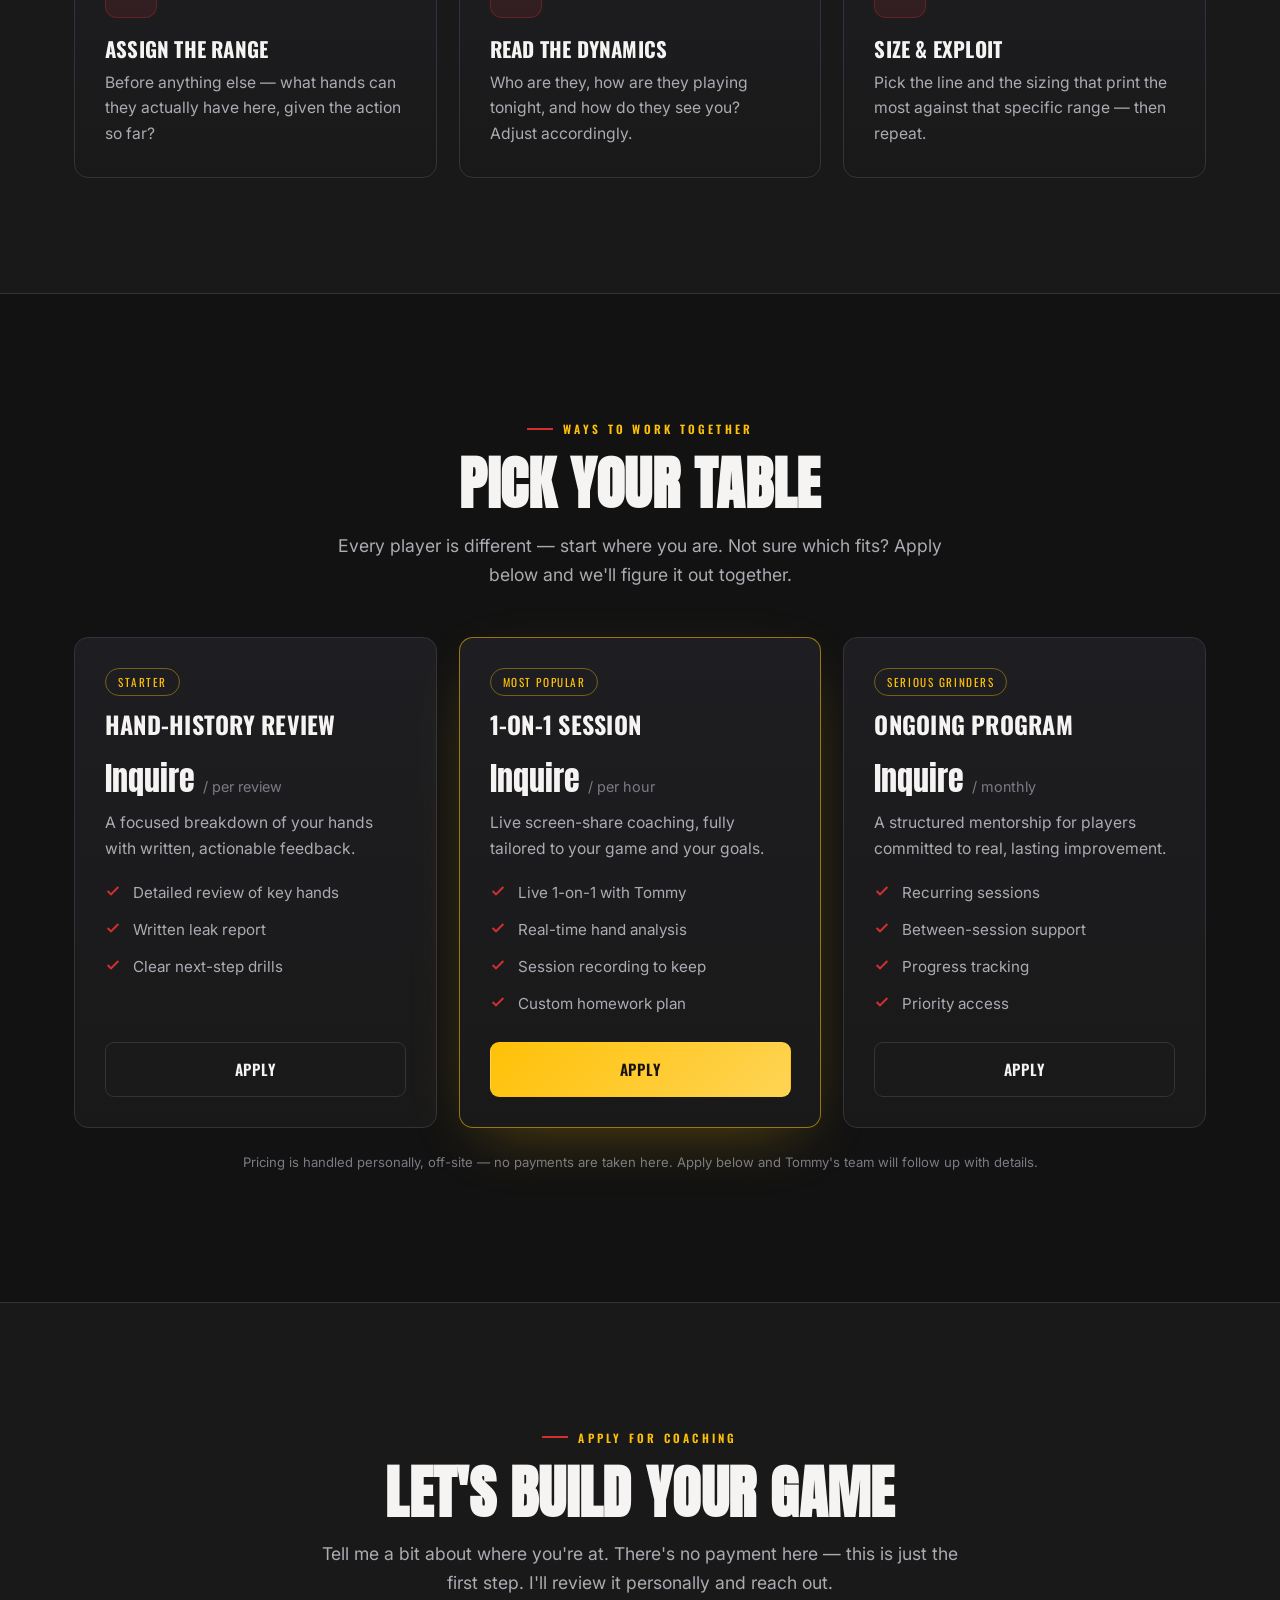
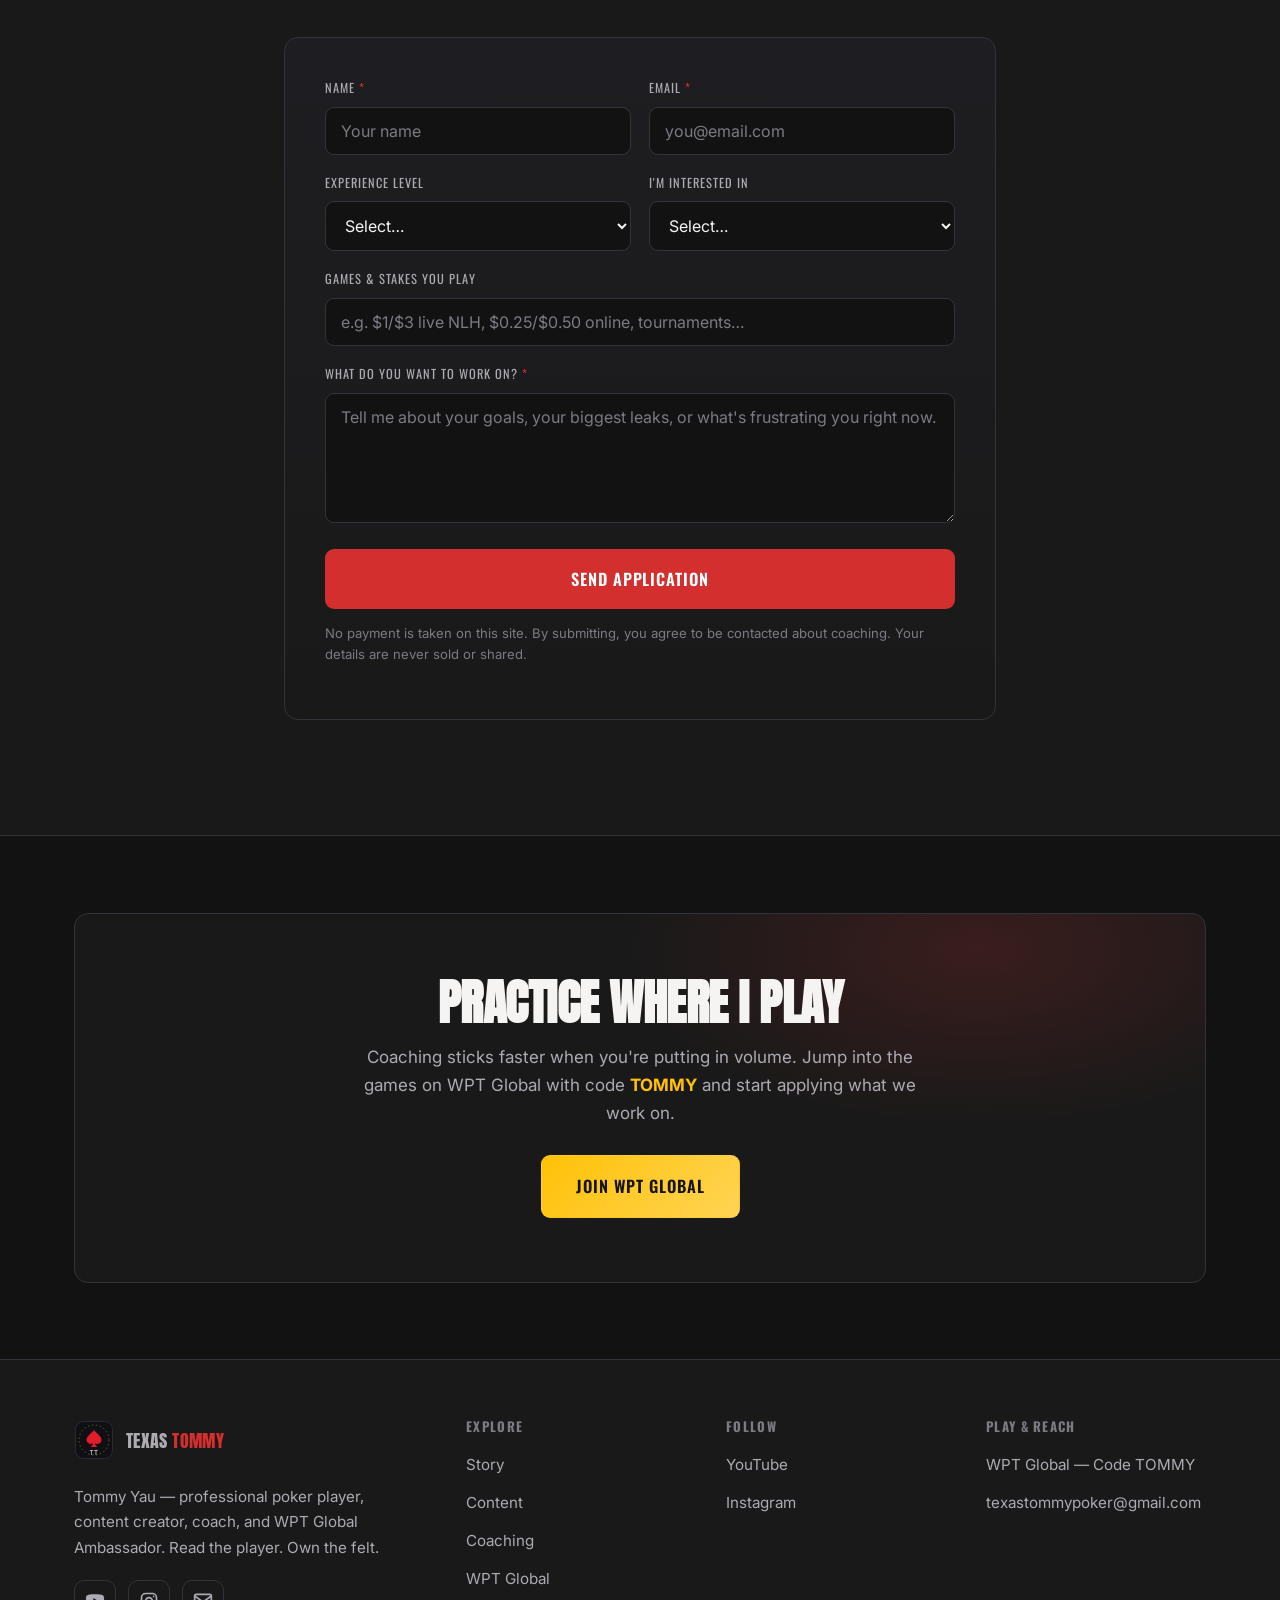
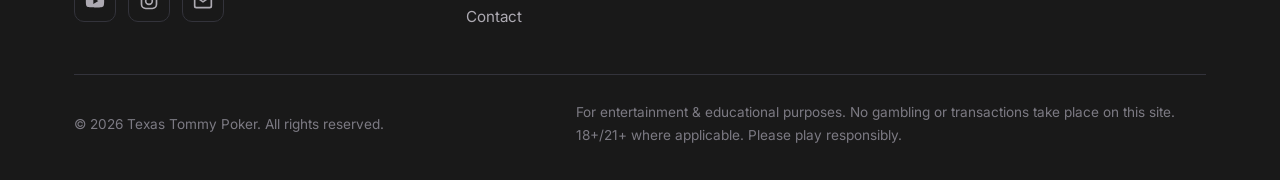
==== commit 49088bf8: "Update site with Tommy's real profile, brand palette, and WPT assets Ground the site in Tommy Yau's " ====
--- a/coaching.html
+++ b/coaching.html
@@ -4,11 +4,11 @@
   <meta charset="UTF-8" />
   <meta name="viewport" content="width=device-width, initial-scale=1.0" />
   <title>Coaching — Learn With Texas Tommy</title>
-  <meta name="description" content="1-on-1 poker coaching, hand-history reviews, and structured programs with WPT Global pro Texas Tommy. Apply below — Tommy's team will be in touch." />
-  <meta name="theme-color" content="#0a0a0c" />
+  <meta name="description" content="1-on-1 poker coaching, hand-history reviews, and structured programs with WPT Global Ambassador Texas Tommy (Tommy Yau). Built on the Repeatable Thought Process. Apply below." />
+  <meta name="theme-color" content="#121212" />
   <link rel="icon" href="assets/img/favicon.svg" type="image/svg+xml" />
   <meta property="og:title" content="Coaching — Learn With Texas Tommy" />
-  <meta property="og:description" content="Stop guessing. Start reading. Poker coaching with a WPT Global pro." />
+  <meta property="og:description" content="Stop guessing. Start reading. Poker coaching with a WPT Global Ambassador." />
   <meta property="og:image" content="assets/img/tommy-range.png" />
   <link rel="preconnect" href="https://fonts.googleapis.com" />
   <link rel="preconnect" href="https://fonts.gstatic.com" crossorigin />
@@ -27,7 +27,8 @@
       <nav aria-label="Primary">
         <ul class="nav__links">
           <li><a class="nav__link" href="index.html">Home</a></li>
-          <li><a class="nav__link" href="story.html">The Story</a></li>
+          <li><a class="nav__link" href="story.html">Story</a></li>
+          <li><a class="nav__link" href="content.html">Content</a></li>
           <li><a class="nav__link" href="coaching.html" aria-current="page">Coaching</a></li>
           <li><a class="nav__link" href="wpt-global.html">WPT Global</a></li>
           <li><a class="nav__link" href="contact.html">Contact</a></li>
@@ -48,7 +49,8 @@
         <h1 class="reveal">Coaching</h1>
         <p class="reveal">
           Real feedback from a working pro. We'll find your leaks, rebuild your
-          decisions, and turn "what's their range?" into an instinct.
+          decisions with my Repeatable Thought Process, and turn "what's their
+          range?" into an instinct.
         </p>
       </div>
     </section>
@@ -66,12 +68,13 @@
             blind spots.
           </p>
           <p class="section-lead">
-            I've spent years figuring this out the expensive way in tough live
-            games. My job is to save you time and buy-ins by handing you the
-            frameworks that actually work.
+            I've spent years figuring this out the expensive way in tough games
+            from Toronto to Vegas. My job is to save you time and buy-ins by
+            handing you a framework that actually works — the same Repeatable
+            Thought Process I use every session.
           </p>
           <ul class="pills">
-            <li>✔ Live &amp; online cash</li>
+            <li>✔ Cash &amp; MTT</li>
             <li>✔ Hand reading</li>
             <li>✔ Bankroll &amp; mindset</li>
             <li>✔ Beginner → crusher</li>
@@ -83,8 +86,39 @@
       </div>
     </section>
 
+    <!-- ===================== FRAMEWORK ===================== -->
+    <section class="section" style="background: var(--ink); border-block: 1px solid var(--line);">
+      <div class="container">
+        <div class="reveal" style="text-align:center; max-width: 640px; margin: 0 auto 48px;">
+          <span class="eyebrow" style="justify-content:center;">The method</span>
+          <h2 class="section-title">The Repeatable<br />Thought Process</h2>
+          <p class="section-lead" style="margin-inline:auto;">
+            Great decisions aren't luck — they're a process you can run on every
+            street, in every spot. Here's the loop I'll drill into your game.
+          </p>
+        </div>
+        <div class="grid grid--3">
+          <article class="card reveal">
+            <div class="card__icon" aria-hidden="true"><b style="font-family: var(--font-display); font-size: 1.4rem;">1</b></div>
+            <h3>Assign the range</h3>
+            <p>Before anything else — what hands can they actually have here, given the action so far?</p>
+          </article>
+          <article class="card reveal">
+            <div class="card__icon" aria-hidden="true"><b style="font-family: var(--font-display); font-size: 1.4rem;">2</b></div>
+            <h3>Read the dynamics</h3>
+            <p>Who are they, how are they playing tonight, and how do they see you? Adjust accordingly.</p>
+          </article>
+          <article class="card reveal">
+            <div class="card__icon" aria-hidden="true"><b style="font-family: var(--font-display); font-size: 1.4rem;">3</b></div>
+            <h3>Size &amp; exploit</h3>
+            <p>Pick the line and the sizing that print the most against that specific range — then repeat.</p>
+          </article>
+        </div>
+      </div>
+    </section>
+
     <!-- ===================== TIERS ===================== -->
-    <section class="section" style="background: var(--ink); border-block: 1px solid var(--line);">
+    <section class="section">
       <div class="container">
         <div class="reveal" style="text-align:center; max-width: 620px; margin: 0 auto 48px;">
           <span class="eyebrow" style="justify-content:center;">Ways to work together</span>
@@ -148,7 +182,7 @@
     </section>
 
     <!-- ===================== APPLICATION FORM ===================== -->
-    <section class="section" id="apply">
+    <section class="section" id="apply" style="background: var(--ink); border-block: 1px solid var(--line);">
       <div class="container" style="max-width: 760px;">
         <div class="reveal" style="text-align:center; margin-bottom: 40px;">
           <span class="eyebrow" style="justify-content:center;">Apply for coaching</span>
@@ -254,7 +288,7 @@
             <img class="brand__mark" src="assets/img/logo.svg" alt="" />
             <span class="brand__name">Texas <span>Tommy</span></span>
           </a>
-          <p>Professional poker player, content creator, coach, and WPT Global sponsored pro. Read the player. Own the felt.</p>
+          <p>Tommy Yau — professional poker player, content creator, coach, and WPT Global Ambassador. Read the player. Own the felt.</p>
           <div class="socials">
             <a href="https://youtube.com/@texas_tommy" target="_blank" rel="noopener" aria-label="YouTube">
               <svg width="20" height="20" viewBox="0 0 24 24" fill="currentColor"><path d="M23 12s0-3.6-.5-5.3a2.8 2.8 0 0 0-2-2C18.8 4 12 4 12 4s-6.8 0-8.5.7a2.8 2.8 0 0 0-2 2C1 8.4 1 12 1 12s0 3.6.5 5.3a2.8 2.8 0 0 0 2 2C5.2 20 12 20 12 20s6.8 0 8.5-.7a2.8 2.8 0 0 0 2-2C23 15.6 23 12 23 12zM10 15.5v-7l6 3.5-6 3.5z"/></svg>
@@ -262,15 +296,16 @@
             <a href="https://www.instagram.com/texas_tommyy" target="_blank" rel="noopener" aria-label="Instagram">
               <svg width="20" height="20" viewBox="0 0 24 24" fill="none" stroke="currentColor" stroke-width="2"><rect x="3" y="3" width="18" height="18" rx="5"/><circle cx="12" cy="12" r="4"/><circle cx="17.5" cy="6.5" r="1" fill="currentColor" stroke="none"/></svg>
             </a>
-            <a href="wpt-global.html" aria-label="WPT Global">
-              <svg width="20" height="20" viewBox="0 0 24 24" fill="none" stroke="currentColor" stroke-width="2"><path d="M12 2l3 7h7l-5.5 4.5L18 22l-6-4-6 4 1.5-8.5L2 9h7z"/></svg>
+            <a href="mailto:texastommypoker@gmail.com" aria-label="Email">
+              <svg width="20" height="20" viewBox="0 0 24 24" fill="none" stroke="currentColor" stroke-width="2"><rect x="2" y="4" width="20" height="16" rx="2"/><path d="M2 6l10 7L22 6"/></svg>
             </a>
           </div>
         </div>
         <div>
           <h4>Explore</h4>
           <ul>
-            <li><a href="story.html">The Story</a></li>
+            <li><a href="story.html">Story</a></li>
+            <li><a href="content.html">Content</a></li>
             <li><a href="coaching.html">Coaching</a></li>
             <li><a href="wpt-global.html">WPT Global</a></li>
             <li><a href="contact.html">Contact</a></li>
@@ -284,10 +319,10 @@
           </ul>
         </div>
         <div>
-          <h4>Play</h4>
+          <h4>Play &amp; Reach</h4>
           <ul>
             <li><a href="wpt-global.html">WPT Global — Code TOMMY</a></li>
-            <li><a href="contact.html">Get in touch</a></li>
+            <li><a href="mailto:texastommypoker@gmail.com">texastommypoker@gmail.com</a></li>
           </ul>
         </div>
       </div>
--- a/assets/css/styles.css
+++ b/assets/css/styles.css
@@ -6,29 +6,31 @@
 
 /* ---------- Design tokens ---------- */
 :root {
-  /* Core palette */
-  --black: #0a0a0c;
-  --ink: #101014;
-  --panel: #16161c;
-  --panel-2: #1d1d25;
-  --line: #2a2a33;
+  /* Core palette — Texas Tommy brand guide
+     Charcoal #121212 · Texas Red #D32F2F · Felt Green #2E7D32 · Gold #FFC107 */
+  --black: #121212;
+  --ink: #191919;
+  --panel: #1e1e22;
+  --panel-2: #26262c;
+  --line: #33333b;
 
   --white: #f5f4f2;
-  --muted: #a9a7b0;
-  --muted-2: #77757f;
+  --muted: #adaab2;
+  --muted-2: #7c7a83;
 
   /* Brand accents */
-  --crimson: #e11d2a;
-  --crimson-deep: #a3121c;
-  --gold: #d4af37;
-  --gold-soft: #e7c85f;
-  --felt: #0e5c3f; /* poker table green, used sparingly */
+  --crimson: #d32f2f;      /* Texas Red — primary CTA */
+  --crimson-deep: #a31f1f;
+  --gold: #ffc107;         /* Premium Gold — accents */
+  --gold-soft: #ffd454;
+  --felt: #2e7d32;         /* Felt Green — success / profit */
+  --felt-soft: #43a047;
 
   /* Effects */
   --radius: 14px;
   --radius-sm: 9px;
   --shadow: 0 20px 60px -20px rgba(0, 0, 0, 0.75);
-  --shadow-red: 0 18px 50px -18px rgba(225, 29, 42, 0.55);
+  --shadow-red: 0 18px 50px -18px rgba(211, 47, 47, 0.55);
   --ring: 0 0 0 1px var(--line);
 
   /* Type */
@@ -180,7 +182,7 @@
   --bg: linear-gradient(135deg, var(--gold), var(--gold-soft));
   color: #17130a;
 }
-.btn--gold:hover { box-shadow: 0 18px 50px -18px rgba(212, 175, 55, 0.6); }
+.btn--gold:hover { box-shadow: 0 18px 50px -18px rgba(255, 193, 7, 0.6); }
 
 .btn--ghost {
   background: transparent;
@@ -190,7 +192,7 @@
 .btn--ghost:hover {
   border-color: var(--crimson);
   box-shadow: none;
-  background: rgba(225, 29, 42, 0.06);
+  background: rgba(211, 47, 47, 0.06);
 }
 
 .btn--lg { padding: 17px 34px; font-size: 1.02rem; }
@@ -204,14 +206,14 @@
   position: sticky;
   top: 0;
   z-index: 100;
-  background: rgba(10, 10, 12, 0.72);
+  background: rgba(18, 18, 18, 0.72);
   backdrop-filter: saturate(140%) blur(14px);
   border-bottom: 1px solid transparent;
   transition: border-color 0.25s ease, background 0.25s ease;
 }
 .nav.is-scrolled {
   border-bottom-color: var(--line);
-  background: rgba(10, 10, 12, 0.92);
+  background: rgba(18, 18, 18, 0.92);
 }
 
 .nav__inner {
@@ -245,7 +247,7 @@
 .nav__links {
   display: flex;
   align-items: center;
-  gap: 32px;
+  gap: 26px;
   list-style: none;
   margin: 0;
   padding: 0;
@@ -304,8 +306,8 @@
   overflow: hidden;
   padding-block: clamp(56px, 8vw, 96px);
   background:
-    radial-gradient(1100px 520px at 78% -8%, rgba(225, 29, 42, 0.16), transparent 60%),
-    radial-gradient(800px 500px at 0% 100%, rgba(212, 175, 55, 0.08), transparent 55%);
+    radial-gradient(1100px 520px at 78% -8%, rgba(211, 47, 47, 0.16), transparent 60%),
+    radial-gradient(800px 500px at 0% 100%, rgba(255, 193, 7, 0.08), transparent 55%);
 }
 
 .hero__grid {
@@ -331,7 +333,7 @@
 .hero__badge .dot {
   width: 8px; height: 8px; border-radius: 50%;
   background: var(--crimson);
-  box-shadow: 0 0 0 4px rgba(225, 29, 42, 0.2);
+  box-shadow: 0 0 0 4px rgba(211, 47, 47, 0.2);
 }
 
 .hero__title {
@@ -408,7 +410,7 @@
   content: "";
   position: absolute;
   inset: 0;
-  background: linear-gradient(180deg, transparent 55%, rgba(10, 10, 12, 0.6));
+  background: linear-gradient(180deg, transparent 55%, rgba(18, 18, 18, 0.6));
 }
 .hero__tag {
   position: absolute;
@@ -434,6 +436,68 @@
 @keyframes float {
   0%, 100% { transform: translateY(0) rotate(0deg); }
   50% { transform: translateY(-12px) rotate(6deg); }
+}
+
+/* ---------- Video / content ---------- */
+.embed {
+  position: relative;
+  width: 100%;
+  aspect-ratio: 16 / 9;
+  border-radius: var(--radius);
+  overflow: hidden;
+  border: 1px solid var(--line);
+  box-shadow: var(--shadow);
+  background: #000;
+}
+.embed iframe { position: absolute; inset: 0; width: 100%; height: 100%; border: 0; }
+
+.video {
+  display: block;
+  position: relative;
+  border-radius: var(--radius);
+  overflow: hidden;
+  border: 1px solid var(--line);
+  aspect-ratio: 16 / 9;
+  background: var(--panel);
+  transition: transform 0.2s ease, border-color 0.2s ease, box-shadow 0.2s ease;
+}
+.video:hover { transform: translateY(-4px); border-color: rgba(211, 47, 47, 0.5); box-shadow: var(--shadow); }
+.video img { width: 100%; height: 100%; object-fit: cover; }
+.video::after {
+  content: "";
+  position: absolute; inset: 0;
+  background: linear-gradient(180deg, transparent 45%, rgba(0, 0, 0, 0.75));
+}
+.video__play {
+  position: absolute;
+  top: 50%; left: 50%;
+  transform: translate(-50%, -50%);
+  width: 66px; height: 66px;
+  display: grid; place-items: center;
+  border-radius: 50%;
+  background: var(--crimson);
+  color: #fff;
+  z-index: 2;
+  box-shadow: 0 10px 30px -8px rgba(211, 47, 47, 0.7);
+  transition: transform 0.2s ease;
+}
+.video:hover .video__play { transform: translate(-50%, -50%) scale(1.08); }
+.video__label {
+  position: absolute;
+  left: 16px; bottom: 14px; right: 16px;
+  z-index: 2;
+  font-family: var(--font-head);
+  text-transform: uppercase;
+  letter-spacing: 0.02em;
+  font-size: 1rem;
+  color: #fff;
+}
+.video__cat {
+  display: inline-block;
+  font-size: 0.68rem;
+  letter-spacing: 0.16em;
+  color: var(--gold);
+  margin-bottom: 4px;
 }
 
 /* ---------- Marquee / logos strip ---------- */
@@ -486,7 +550,7 @@
 }
 .card:hover {
   transform: translateY(-4px);
-  border-color: rgba(225, 29, 42, 0.5);
+  border-color: rgba(211, 47, 47, 0.5);
   box-shadow: var(--shadow);
 }
 .card__icon {
@@ -495,8 +559,8 @@
   display: grid;
   place-items: center;
   border-radius: 12px;
-  background: rgba(225, 29, 42, 0.12);
-  border: 1px solid rgba(225, 29, 42, 0.3);
+  background: rgba(211, 47, 47, 0.12);
+  border: 1px solid rgba(211, 47, 47, 0.3);
   margin-bottom: 20px;
   color: var(--crimson);
 }
@@ -567,7 +631,7 @@
   border-radius: 50%;
   background: var(--black);
   border: 3px solid var(--crimson);
-  box-shadow: 0 0 0 4px rgba(225, 29, 42, 0.12);
+  box-shadow: 0 0 0 4px rgba(211, 47, 47, 0.12);
 }
 .tl-item__era {
   font-family: var(--font-head);
@@ -590,7 +654,7 @@
   position: relative;
   overflow: hidden;
   background:
-    radial-gradient(700px 380px at 15% 20%, rgba(212, 175, 55, 0.12), transparent 60%),
+    radial-gradient(700px 380px at 15% 20%, rgba(255, 193, 7, 0.12), transparent 60%),
     linear-gradient(135deg, #0b1730, #0a0a0c 65%);
   border-block: 1px solid var(--line);
 }
@@ -604,7 +668,7 @@
   display: inline-flex;
   align-items: center;
   gap: 10px;
-  border: 1px solid rgba(212, 175, 55, 0.4);
+  border: 1px solid rgba(255, 193, 7, 0.4);
   color: var(--gold);
   border-radius: 100px;
   padding: 7px 16px;
@@ -624,7 +688,7 @@
 
 .wpt__code {
   background: rgba(0, 0, 0, 0.35);
-  border: 1px dashed rgba(212, 175, 55, 0.5);
+  border: 1px dashed rgba(255, 193, 7, 0.5);
   border-radius: var(--radius);
   padding: 24px;
   text-align: center;
@@ -695,7 +759,7 @@
 .textarea:focus {
   outline: none;
   border-color: var(--crimson);
-  box-shadow: 0 0 0 3px rgba(225, 29, 42, 0.15);
+  box-shadow: 0 0 0 3px rgba(211, 47, 47, 0.15);
 }
 .textarea { resize: vertical; min-height: 130px; }
 .field__error {
@@ -731,7 +795,7 @@
 .form__status.is-error {
   display: block;
   background: rgba(163, 18, 28, 0.16);
-  border: 1px solid rgba(225, 29, 42, 0.5);
+  border: 1px solid rgba(211, 47, 47, 0.5);
   color: #ff8a90;
 }
 
@@ -761,8 +825,8 @@
   height: 100%;
 }
 .tier--featured {
-  border-color: rgba(212, 175, 55, 0.55);
-  box-shadow: 0 20px 60px -24px rgba(212, 175, 55, 0.35);
+  border-color: rgba(255, 193, 7, 0.55);
+  box-shadow: 0 20px 60px -24px rgba(255, 193, 7, 0.35);
 }
 .tier__tag {
   align-self: flex-start;
@@ -771,7 +835,7 @@
   letter-spacing: 0.14em;
   font-size: 0.7rem;
   color: var(--gold);
-  border: 1px solid rgba(212, 175, 55, 0.4);
+  border: 1px solid rgba(255, 193, 7, 0.4);
   border-radius: 100px;
   padding: 4px 12px;
   margin-bottom: 16px;
@@ -803,7 +867,7 @@
 /* ---------- CTA banner ---------- */
 .cta-band {
   background:
-    radial-gradient(600px 300px at 80% 10%, rgba(225, 29, 42, 0.18), transparent 60%),
+    radial-gradient(600px 300px at 80% 10%, rgba(211, 47, 47, 0.18), transparent 60%),
     var(--ink);
   border: 1px solid var(--line);
   border-radius: var(--radius);
@@ -860,7 +924,7 @@
   color: var(--muted);
   transition: all 0.2s ease;
 }
-.socials a:hover { color: #fff; border-color: var(--crimson); background: rgba(225, 29, 42, 0.08); transform: translateY(-2px); }
+.socials a:hover { color: #fff; border-color: var(--crimson); background: rgba(211, 47, 47, 0.08); transform: translateY(-2px); }
 
 .footer__bottom {
   display: flex;
@@ -897,7 +961,7 @@
 .page-head {
   padding-block: clamp(56px, 8vw, 96px) clamp(24px, 4vw, 48px);
   background:
-    radial-gradient(900px 400px at 80% -20%, rgba(225, 29, 42, 0.14), transparent 60%);
+    radial-gradient(900px 400px at 80% -20%, rgba(211, 47, 47, 0.14), transparent 60%);
   border-bottom: 1px solid var(--line);
 }
 .page-head h1 {
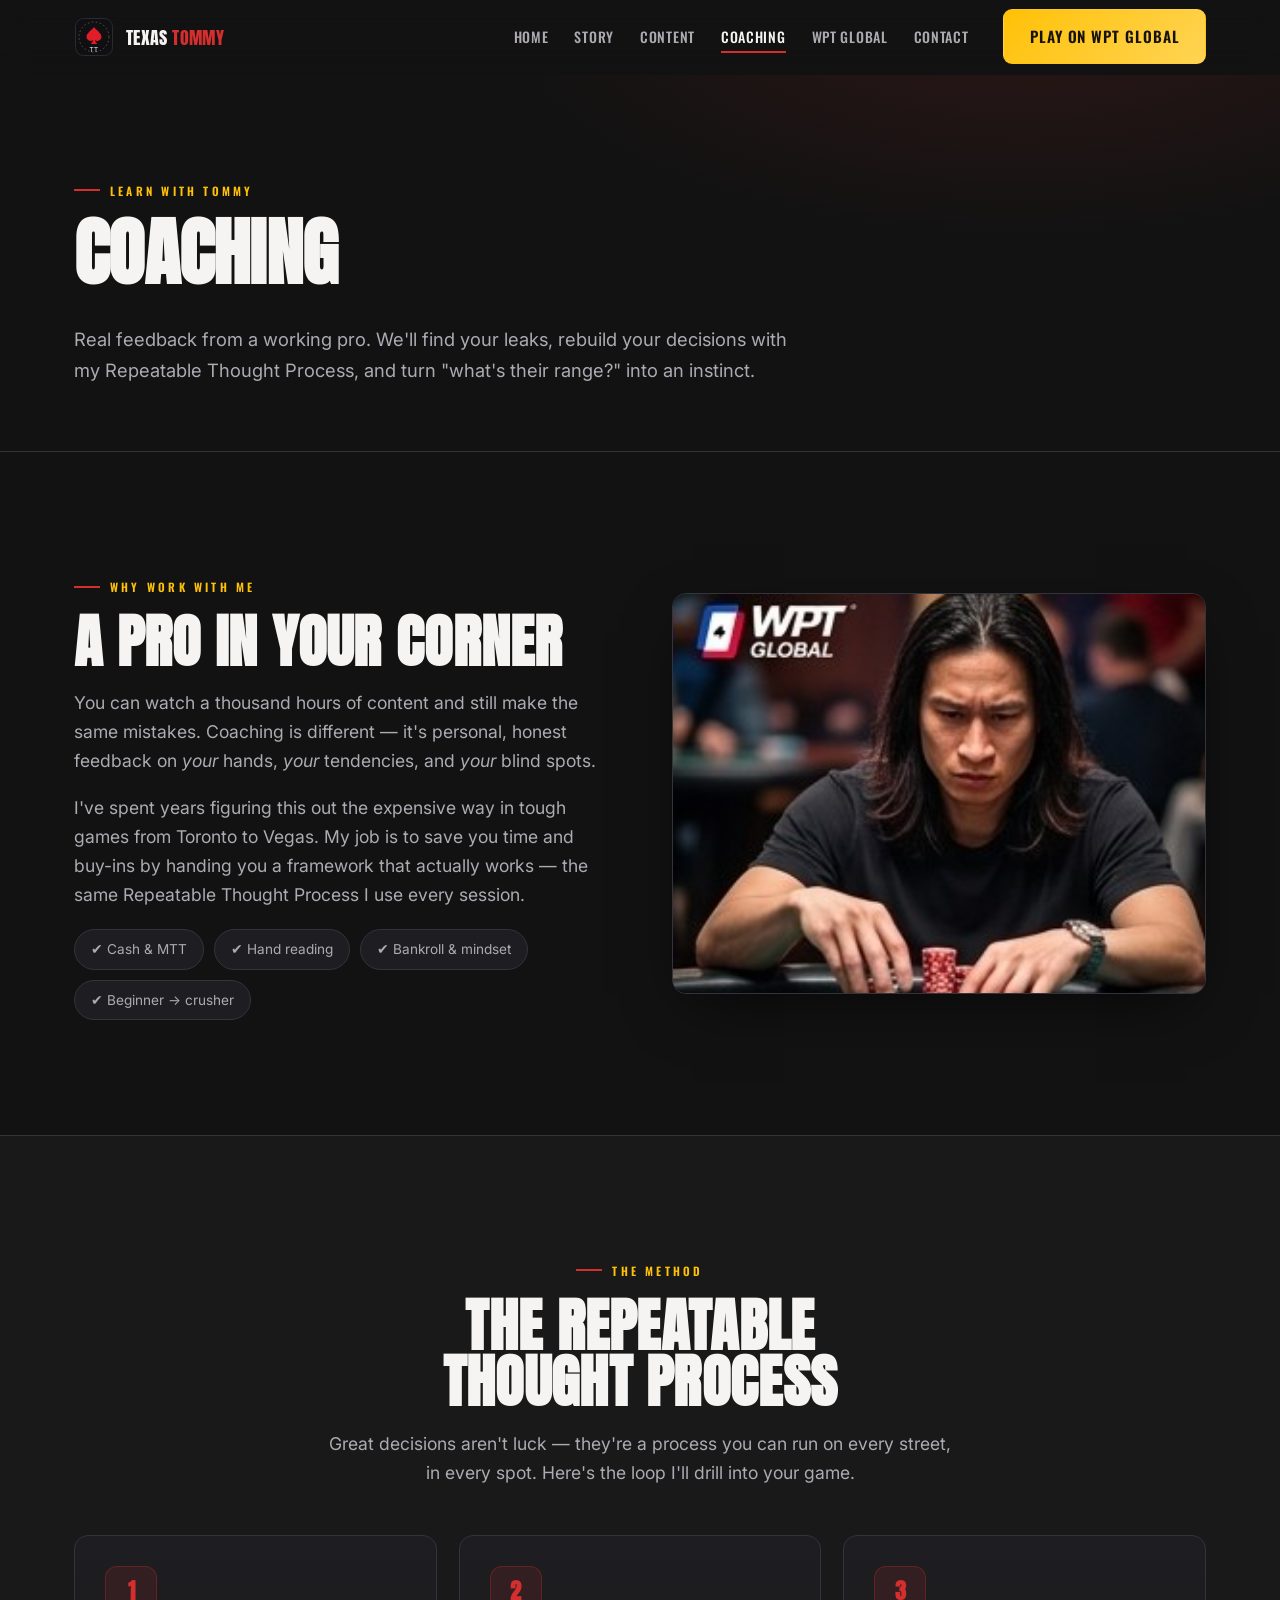
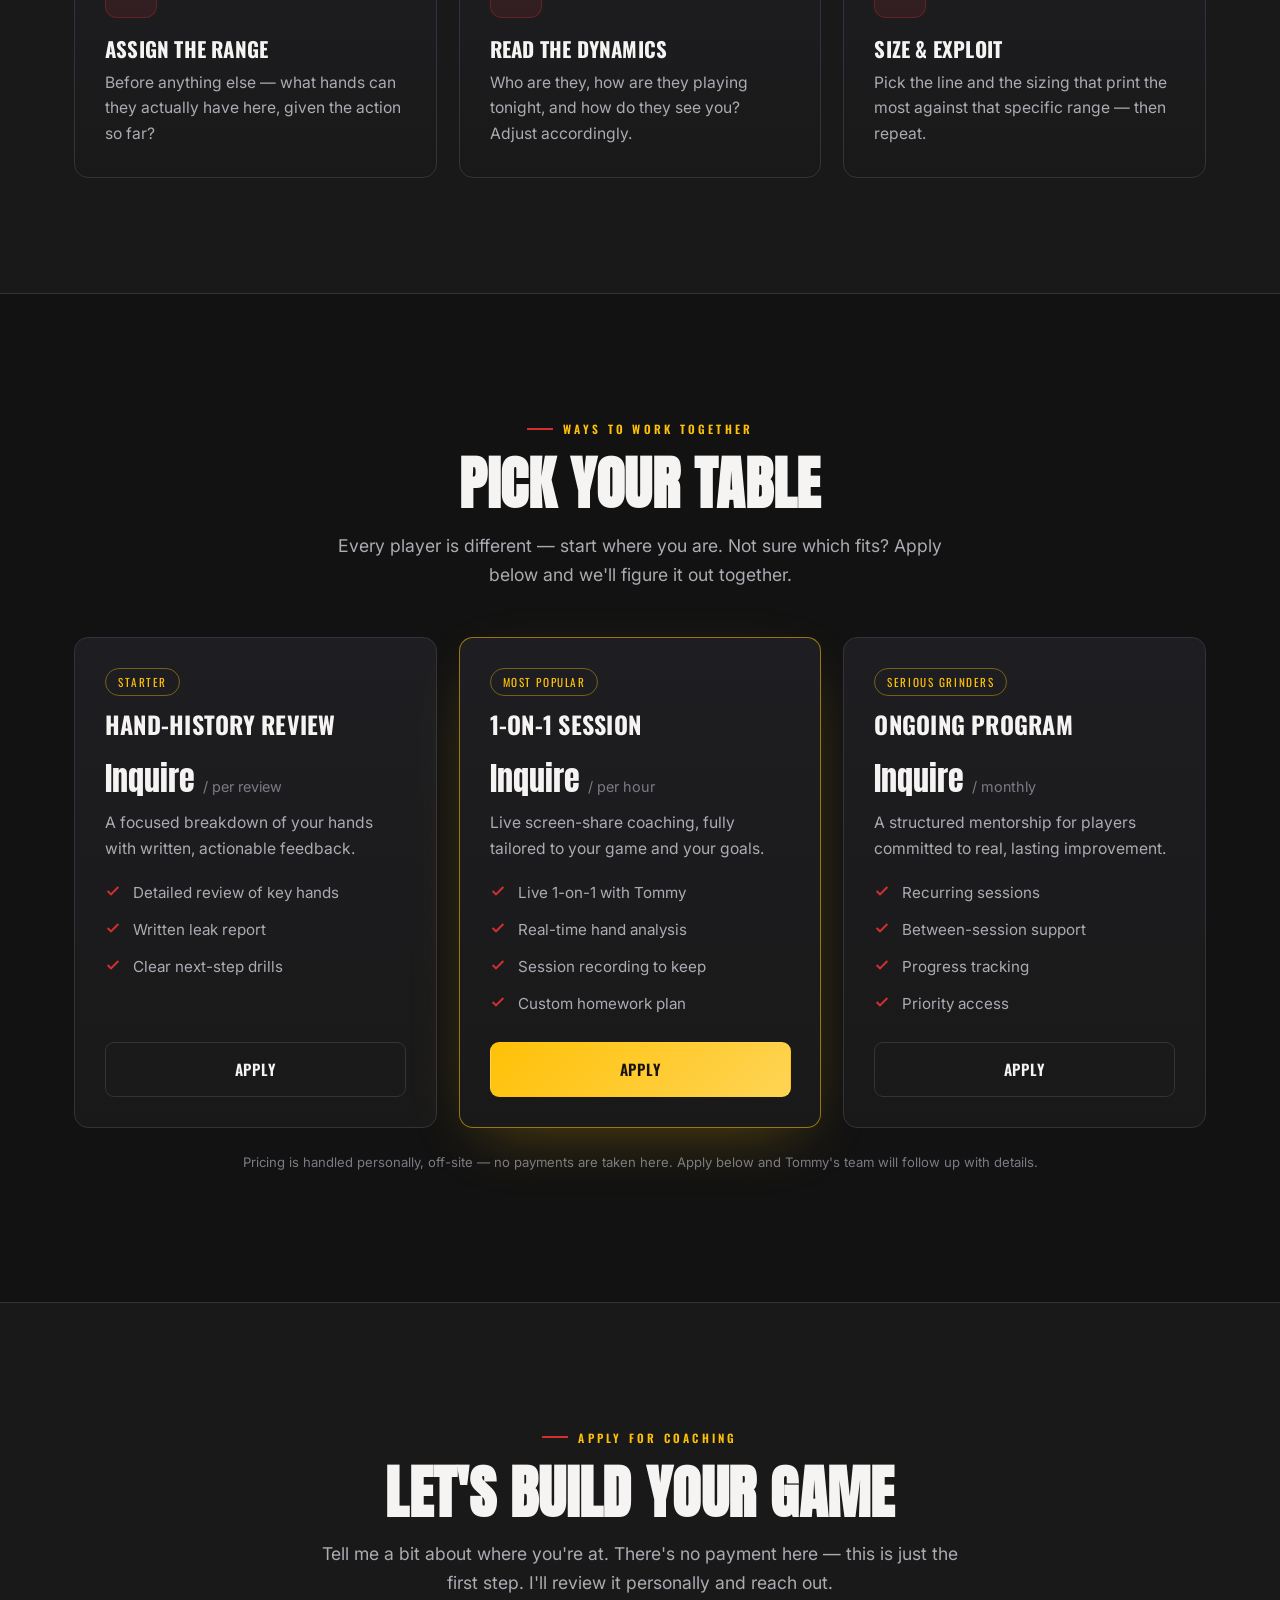
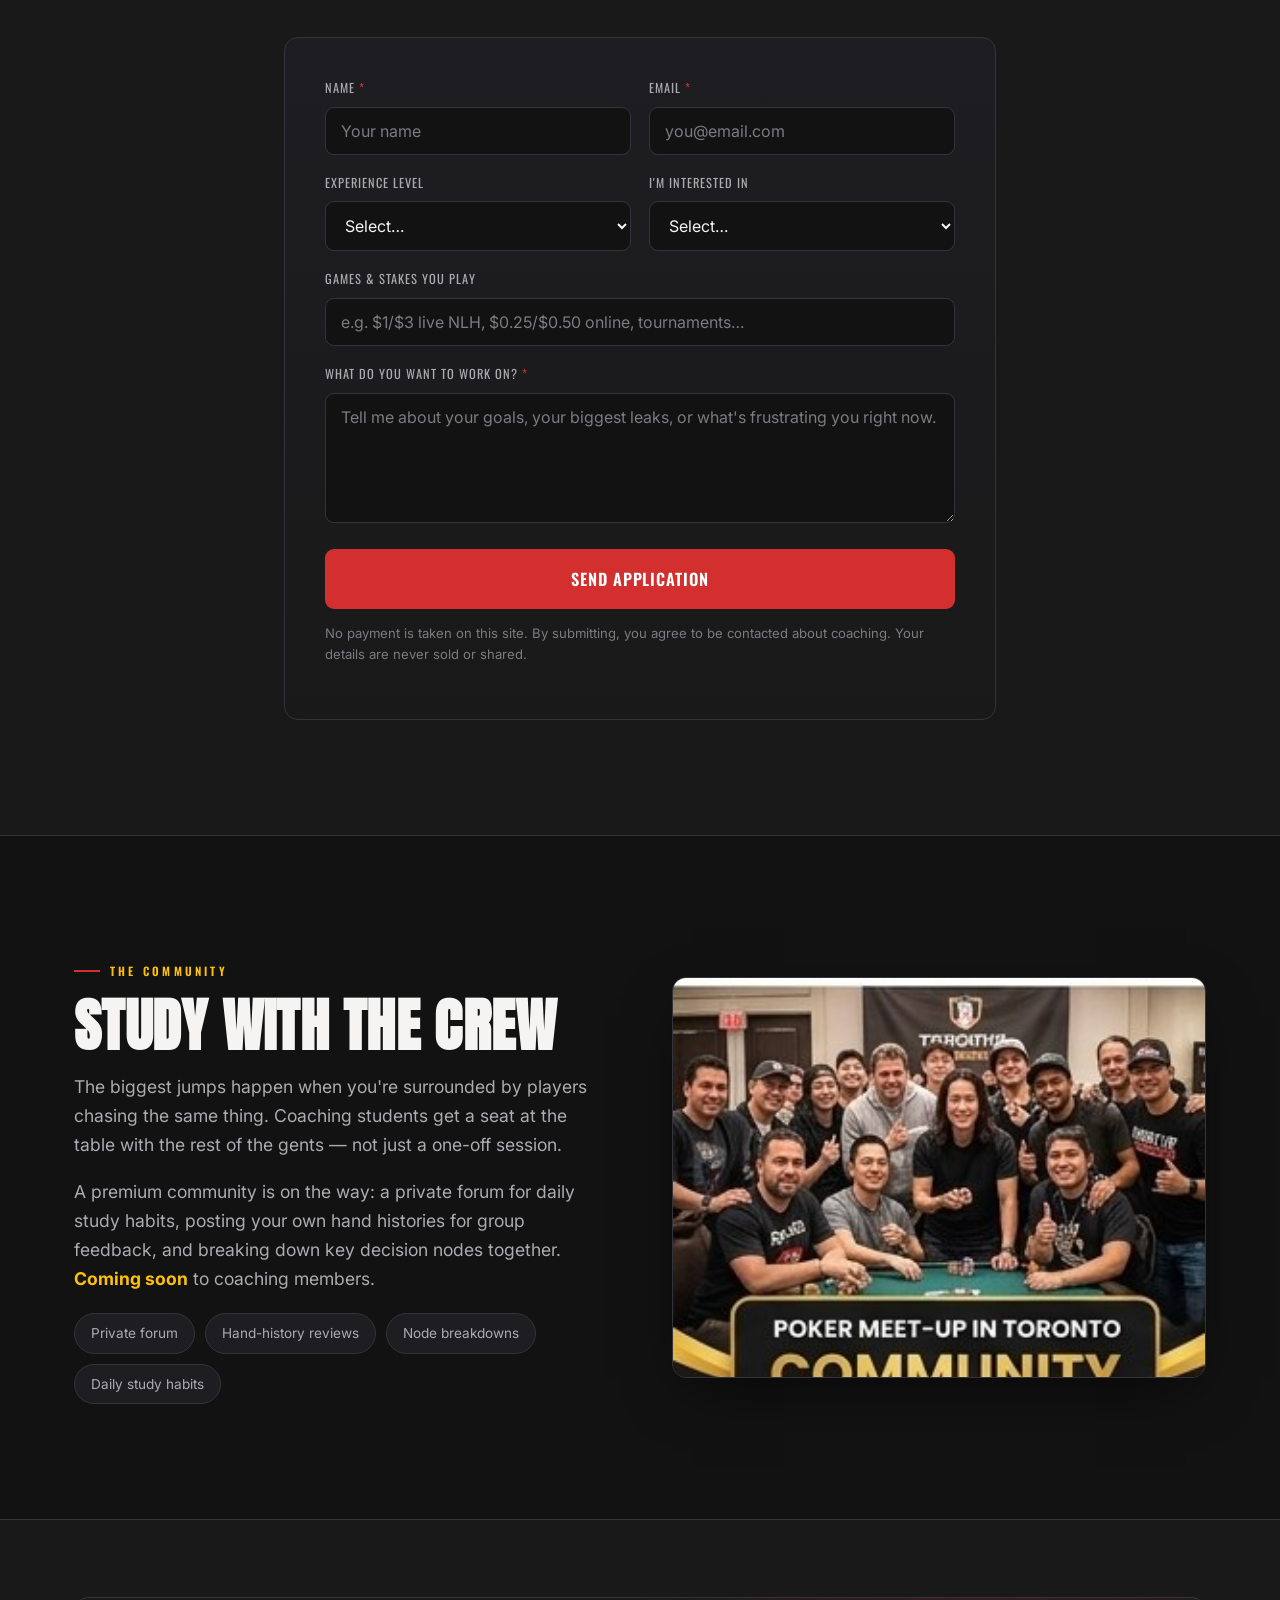
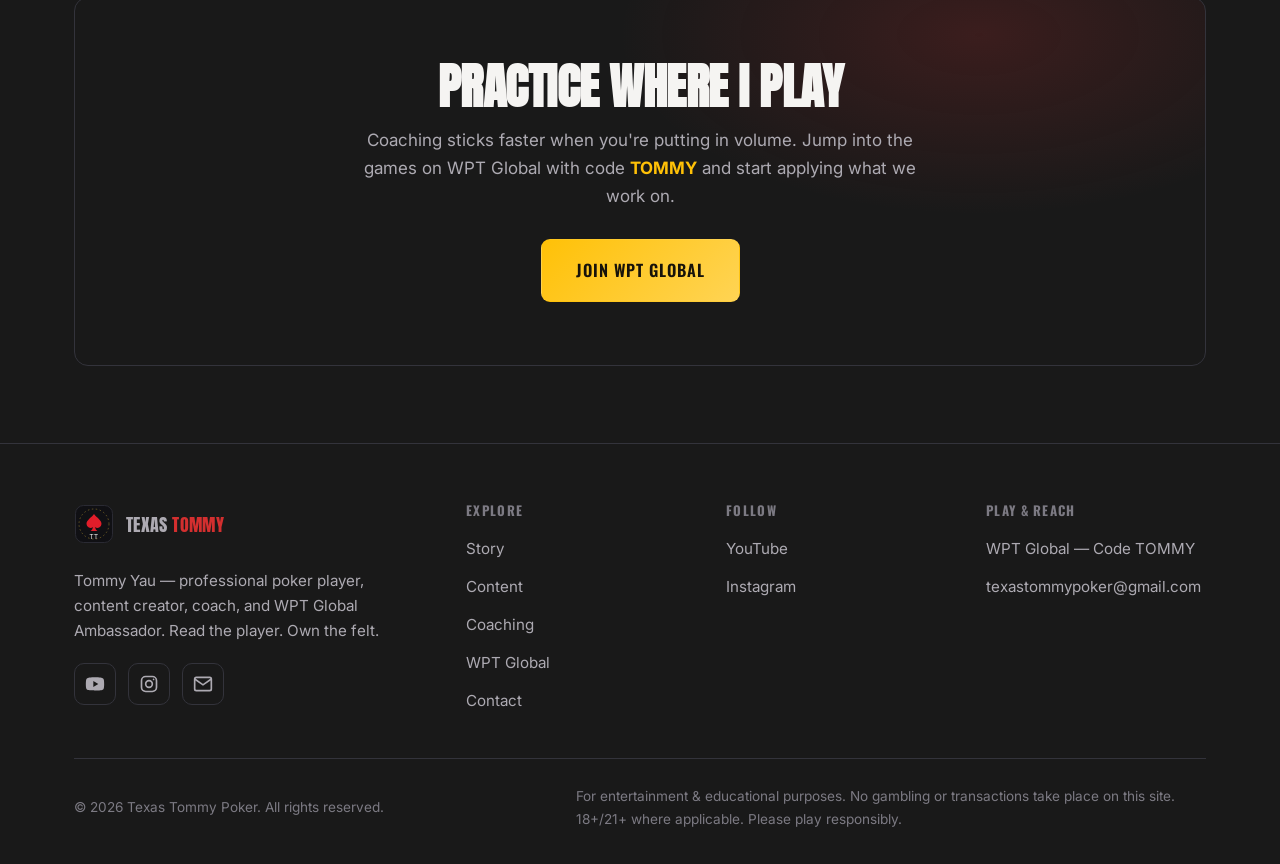
==== commit debd3d64: "Add real brand photos and community, peers, and Shorts content Incorporate the supplied brand imager" ====
--- a/coaching.html
+++ b/coaching.html
@@ -81,7 +81,7 @@
           </ul>
         </div>
         <div class="split__media reveal">
-          <img src="assets/img/tommy-range.png" alt="Texas Tommy breaking down a hand" />
+          <img src="assets/img/tommy-table.jpg" alt="Texas Tommy breaking down a hand" />
         </div>
       </div>
     </section>
@@ -261,8 +261,38 @@
       </div>
     </section>
 
+    <!-- ===================== COMMUNITY ===================== -->
+    <section class="section">
+      <div class="container split split--reverse">
+        <div class="split__media reveal">
+          <img src="assets/img/community-toronto.jpg" alt="Texas Tommy poker community meet-up in Toronto" />
+        </div>
+        <div class="split__body reveal">
+          <span class="eyebrow">The Community</span>
+          <h2 class="section-title">Study with the crew</h2>
+          <p class="section-lead">
+            The biggest jumps happen when you're surrounded by players chasing the
+            same thing. Coaching students get a seat at the table with the rest of
+            the gents — not just a one-off session.
+          </p>
+          <p class="section-lead">
+            A premium community is on the way: a private forum for daily study
+            habits, posting your own hand histories for group feedback, and
+            breaking down key decision nodes together. <b class="text-gold">Coming
+            soon</b> to coaching members.
+          </p>
+          <ul class="pills">
+            <li>Private forum</li>
+            <li>Hand-history reviews</li>
+            <li>Node breakdowns</li>
+            <li>Daily study habits</li>
+          </ul>
+        </div>
+      </div>
+    </section>
+
     <!-- ===================== WPT NUDGE ===================== -->
-    <section class="section section--tight">
+    <section class="section section--tight" style="background: var(--ink); border-top: 1px solid var(--line);">
       <div class="container">
         <div class="cta-band reveal">
           <h2>Practice where I play</h2>
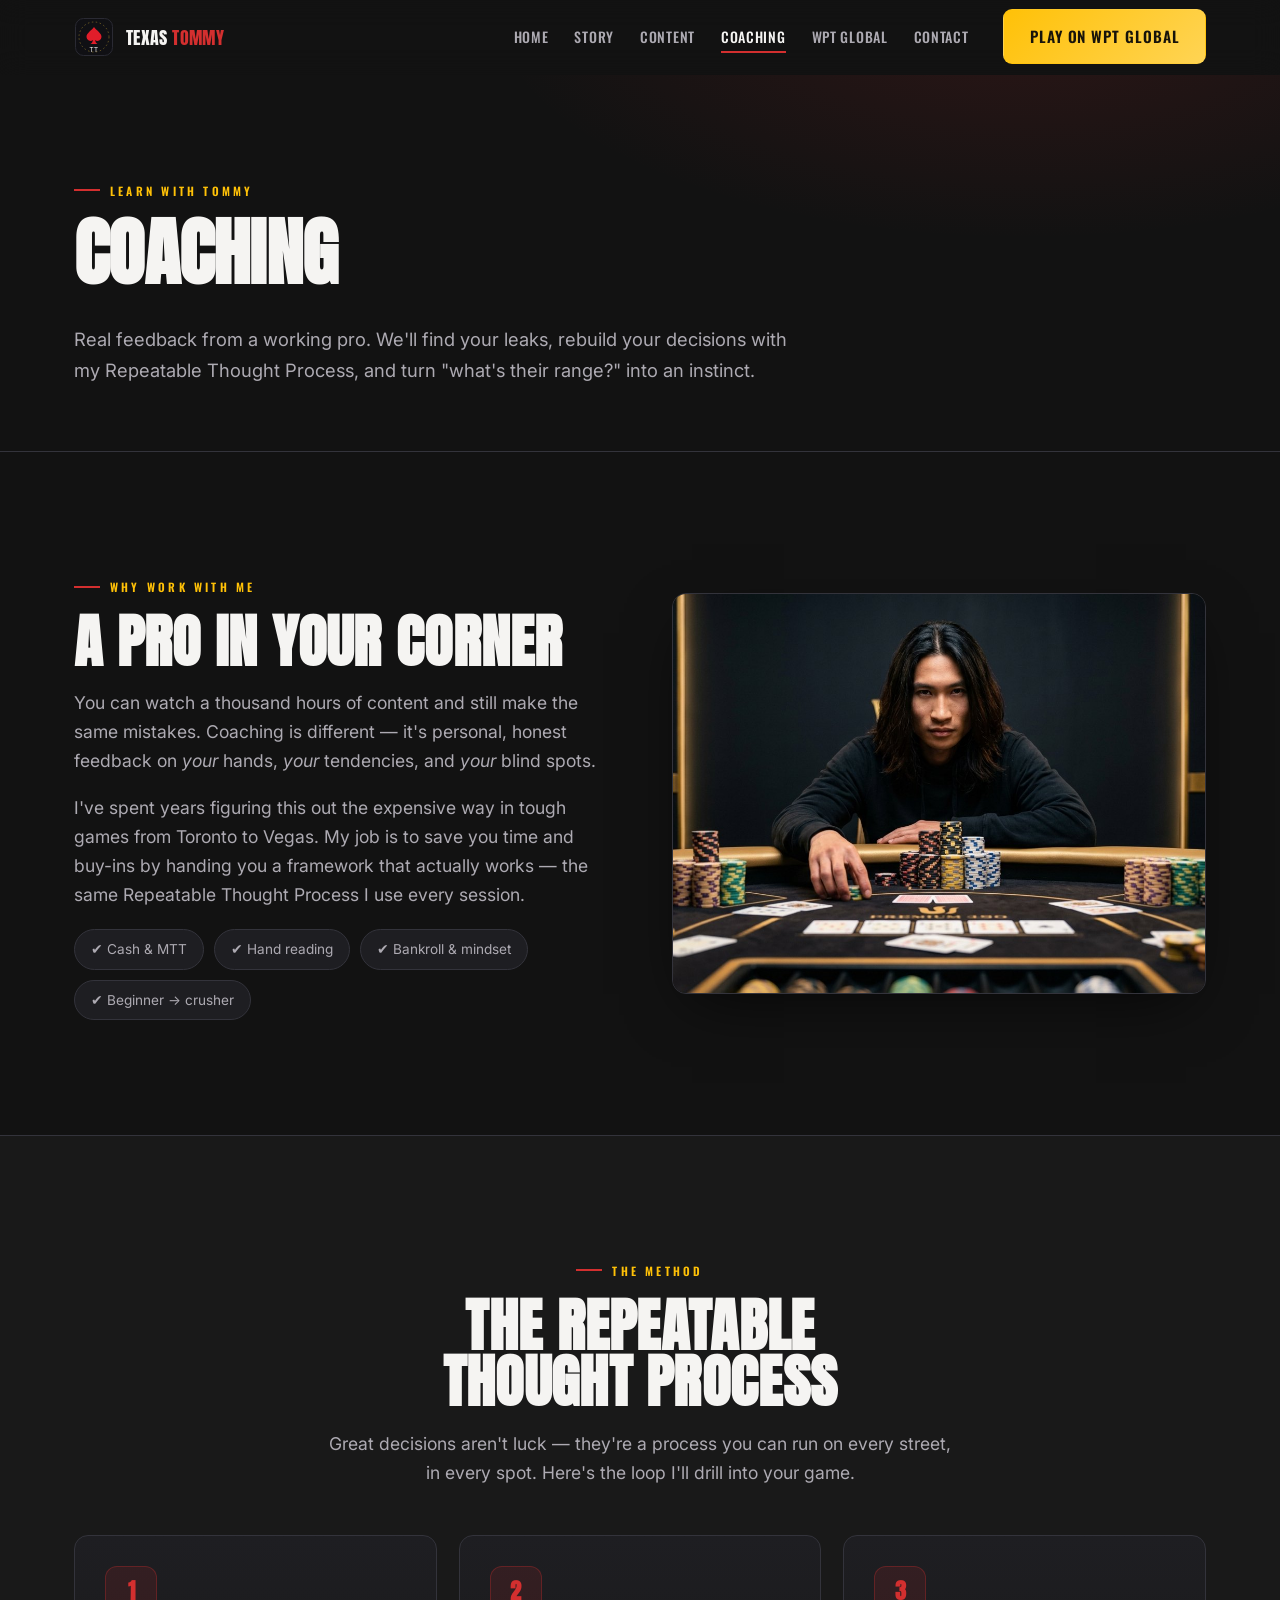
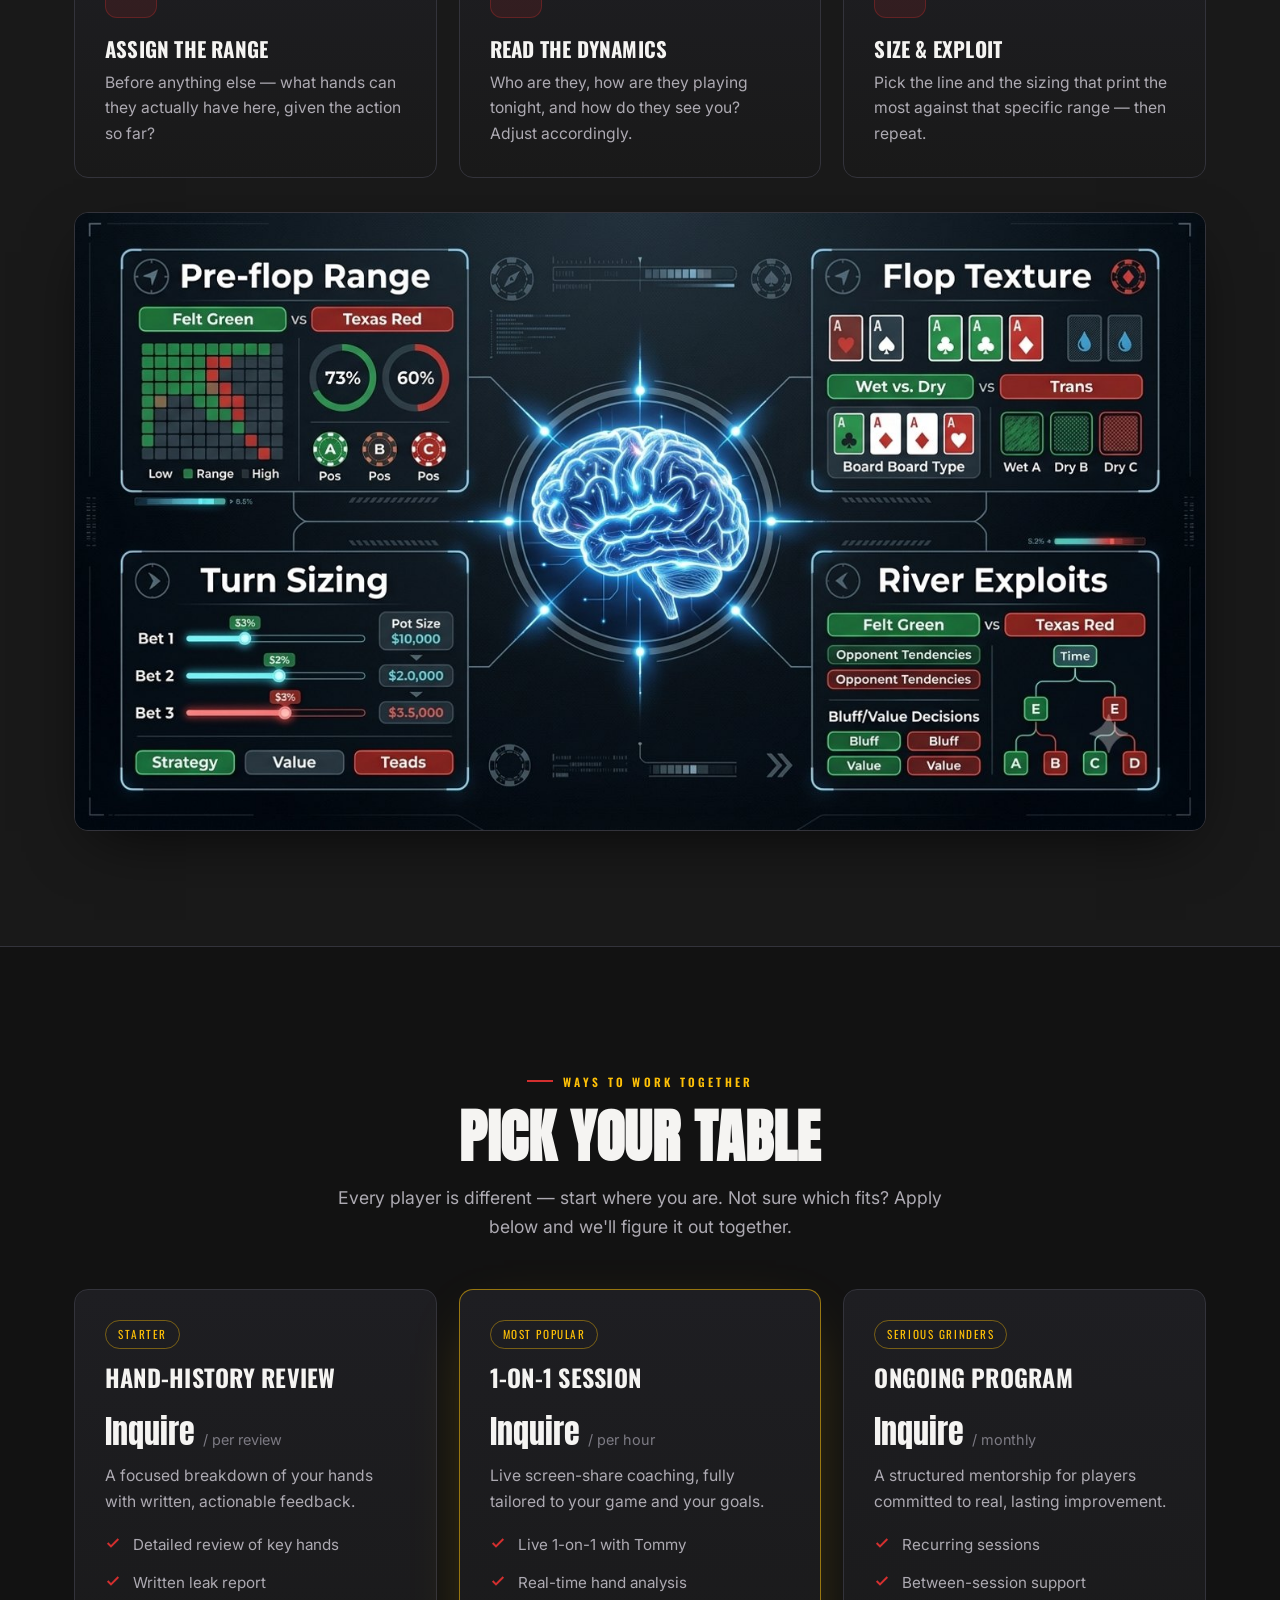
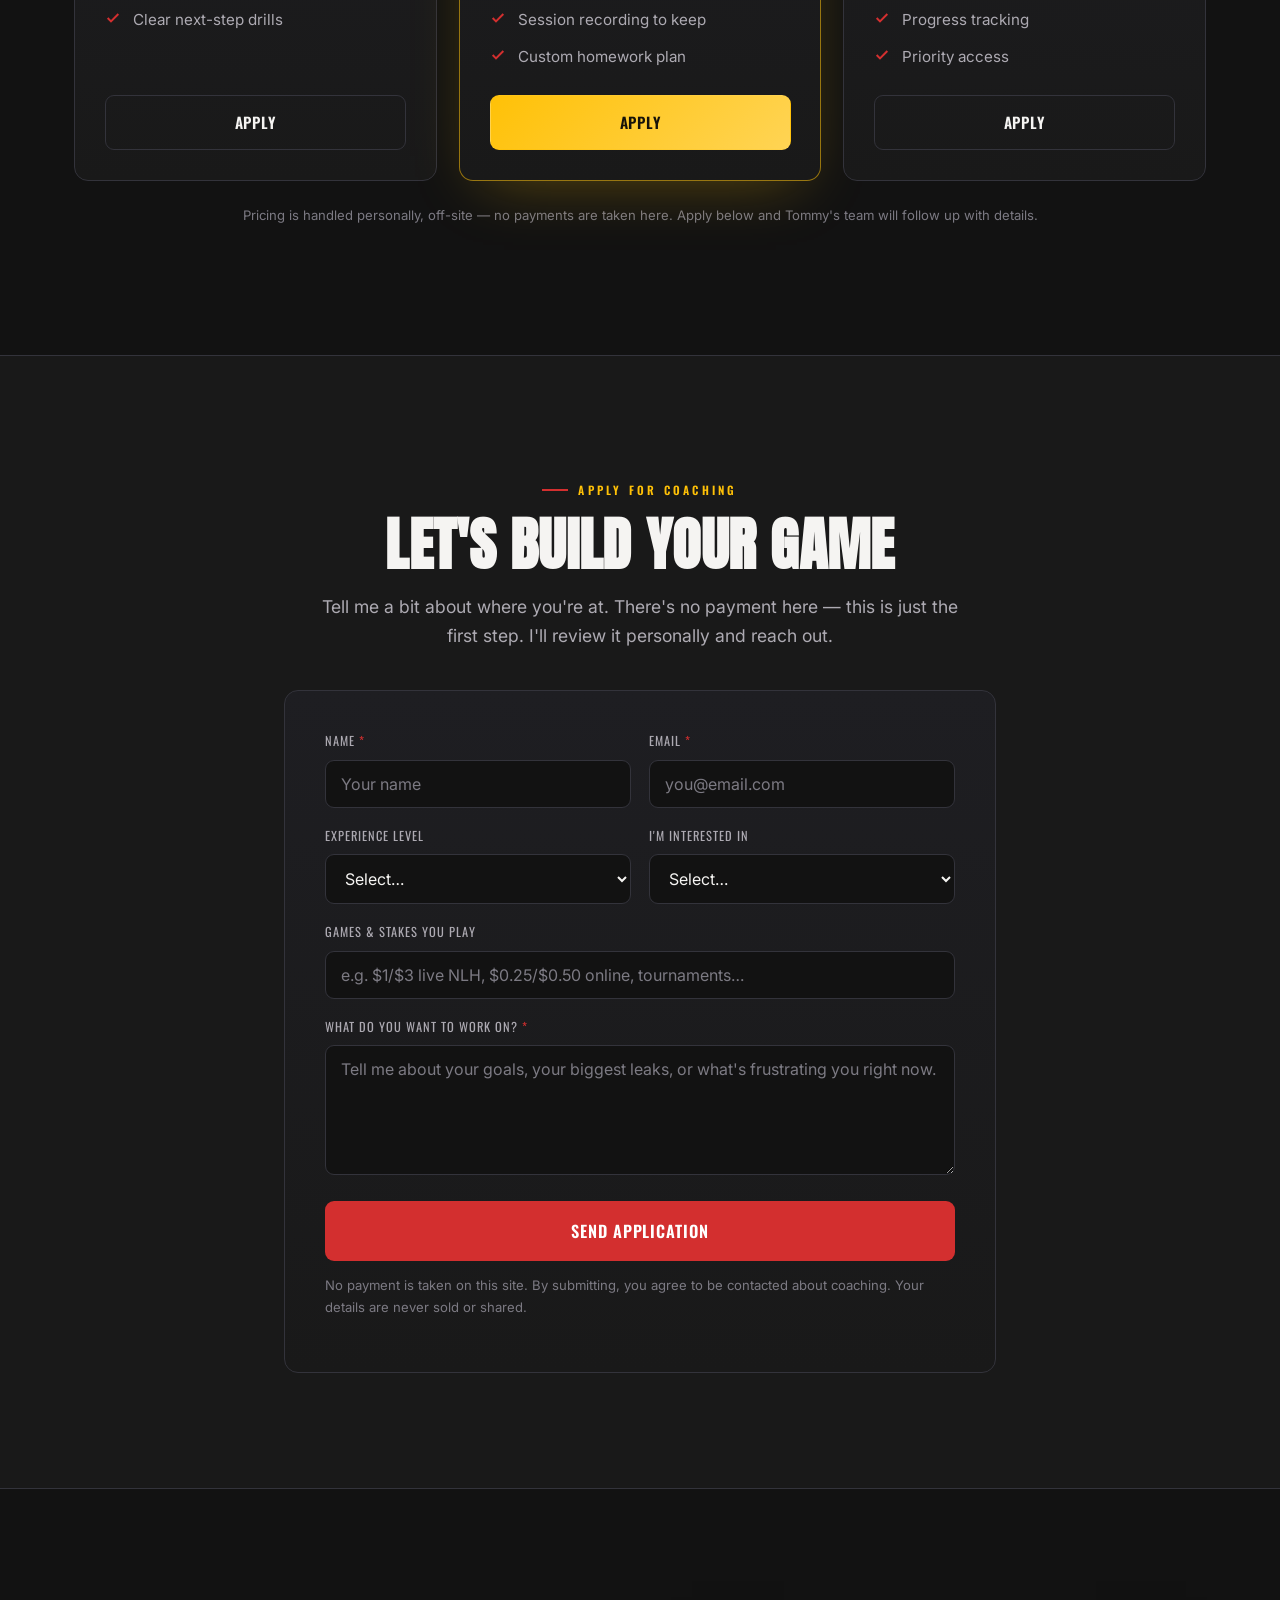
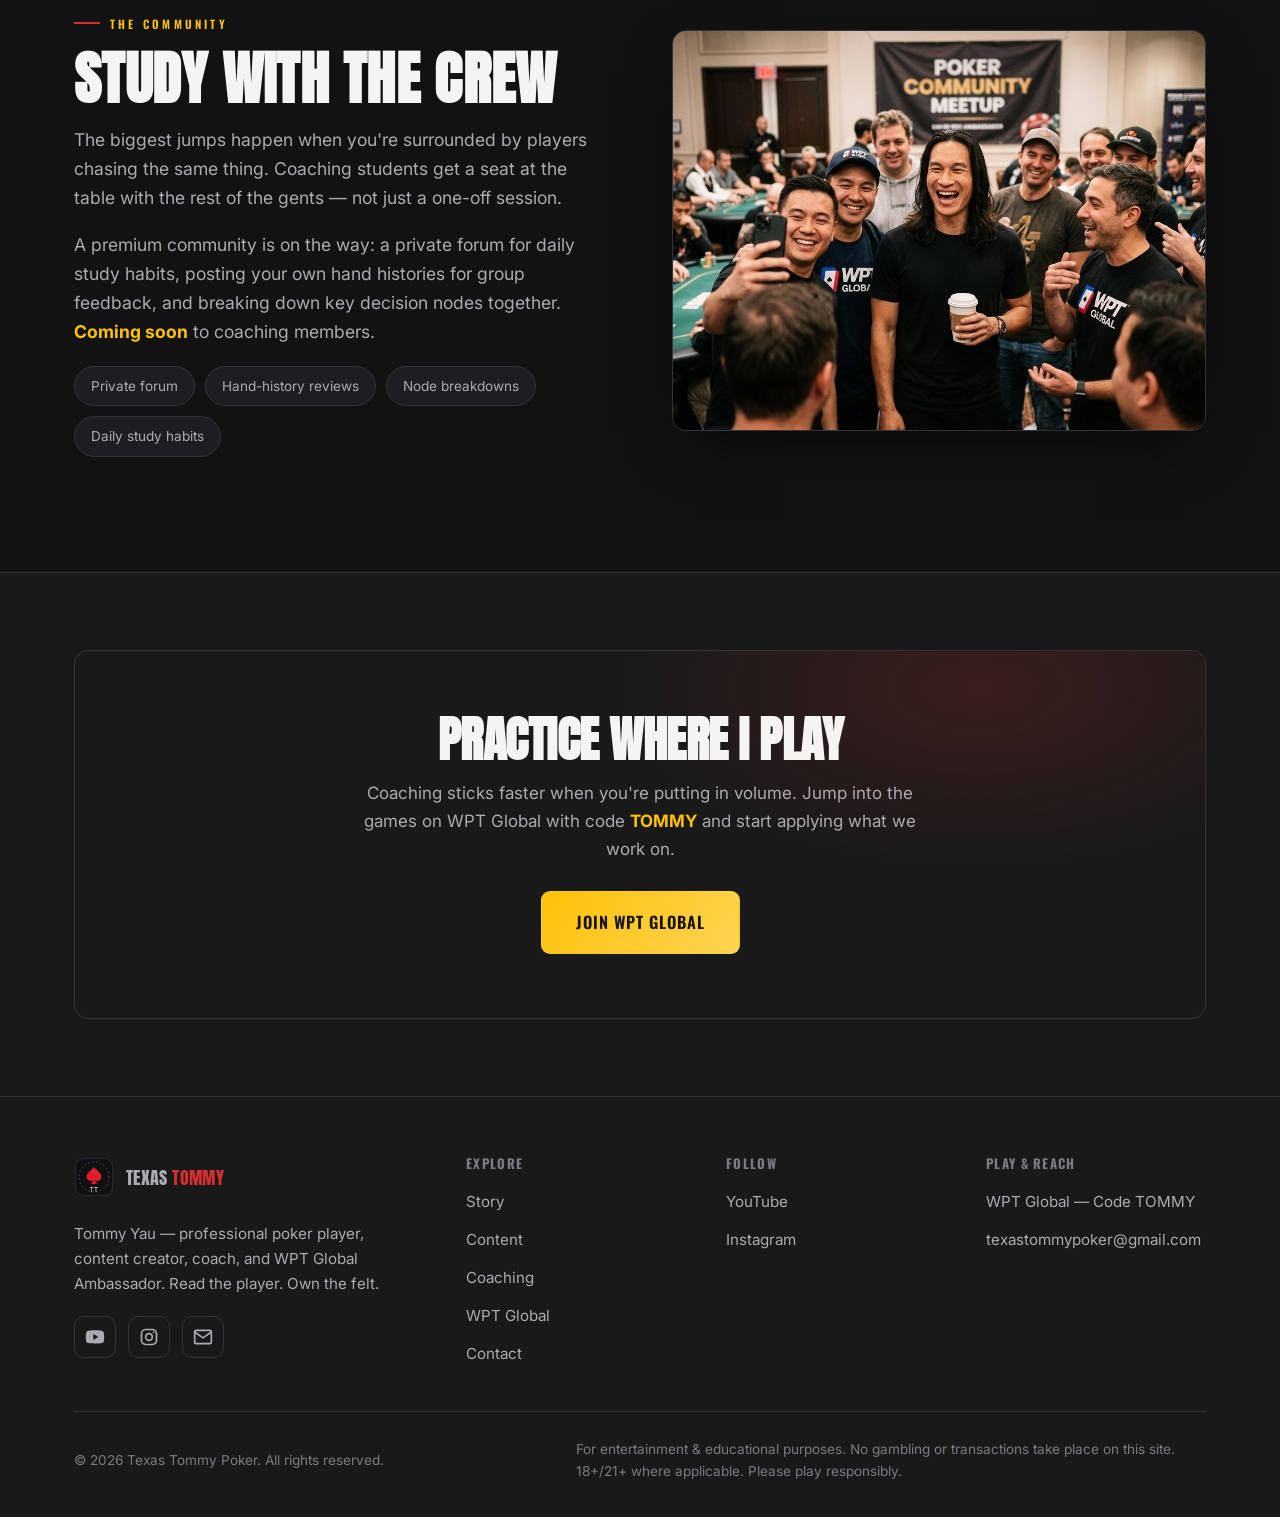
==== commit 09584d44: "Upgrade to high-res brand photography across the site Replace the low-res mood-board crops with the " ====
--- a/coaching.html
+++ b/coaching.html
@@ -81,7 +81,7 @@
           </ul>
         </div>
         <div class="split__media reveal">
-          <img src="assets/img/tommy-table.jpg" alt="Texas Tommy breaking down a hand" />
+          <img src="assets/img/hero-poker.jpg" alt="Texas Tommy breaking down a hand" />
         </div>
       </div>
     </section>
@@ -113,6 +113,9 @@
             <h3>Size &amp; exploit</h3>
             <p>Pick the line and the sizing that print the most against that specific range — then repeat.</p>
           </article>
+        </div>
+        <div class="reveal" style="margin-top: 34px; border-radius: var(--radius); overflow: hidden; border: 1px solid var(--line); box-shadow: var(--shadow);">
+          <img src="assets/img/rtp-diagram.jpg" alt="The Repeatable Thought Process — pre-flop range, flop texture, turn sizing, river exploits" />
         </div>
       </div>
     </section>
@@ -265,7 +268,7 @@
     <section class="section">
       <div class="container split split--reverse">
         <div class="split__media reveal">
-          <img src="assets/img/community-toronto.jpg" alt="Texas Tommy poker community meet-up in Toronto" />
+          <img src="assets/img/community-meetup.jpg" alt="Texas Tommy poker community meet-up" />
         </div>
         <div class="split__body reveal">
           <span class="eyebrow">The Community</span>
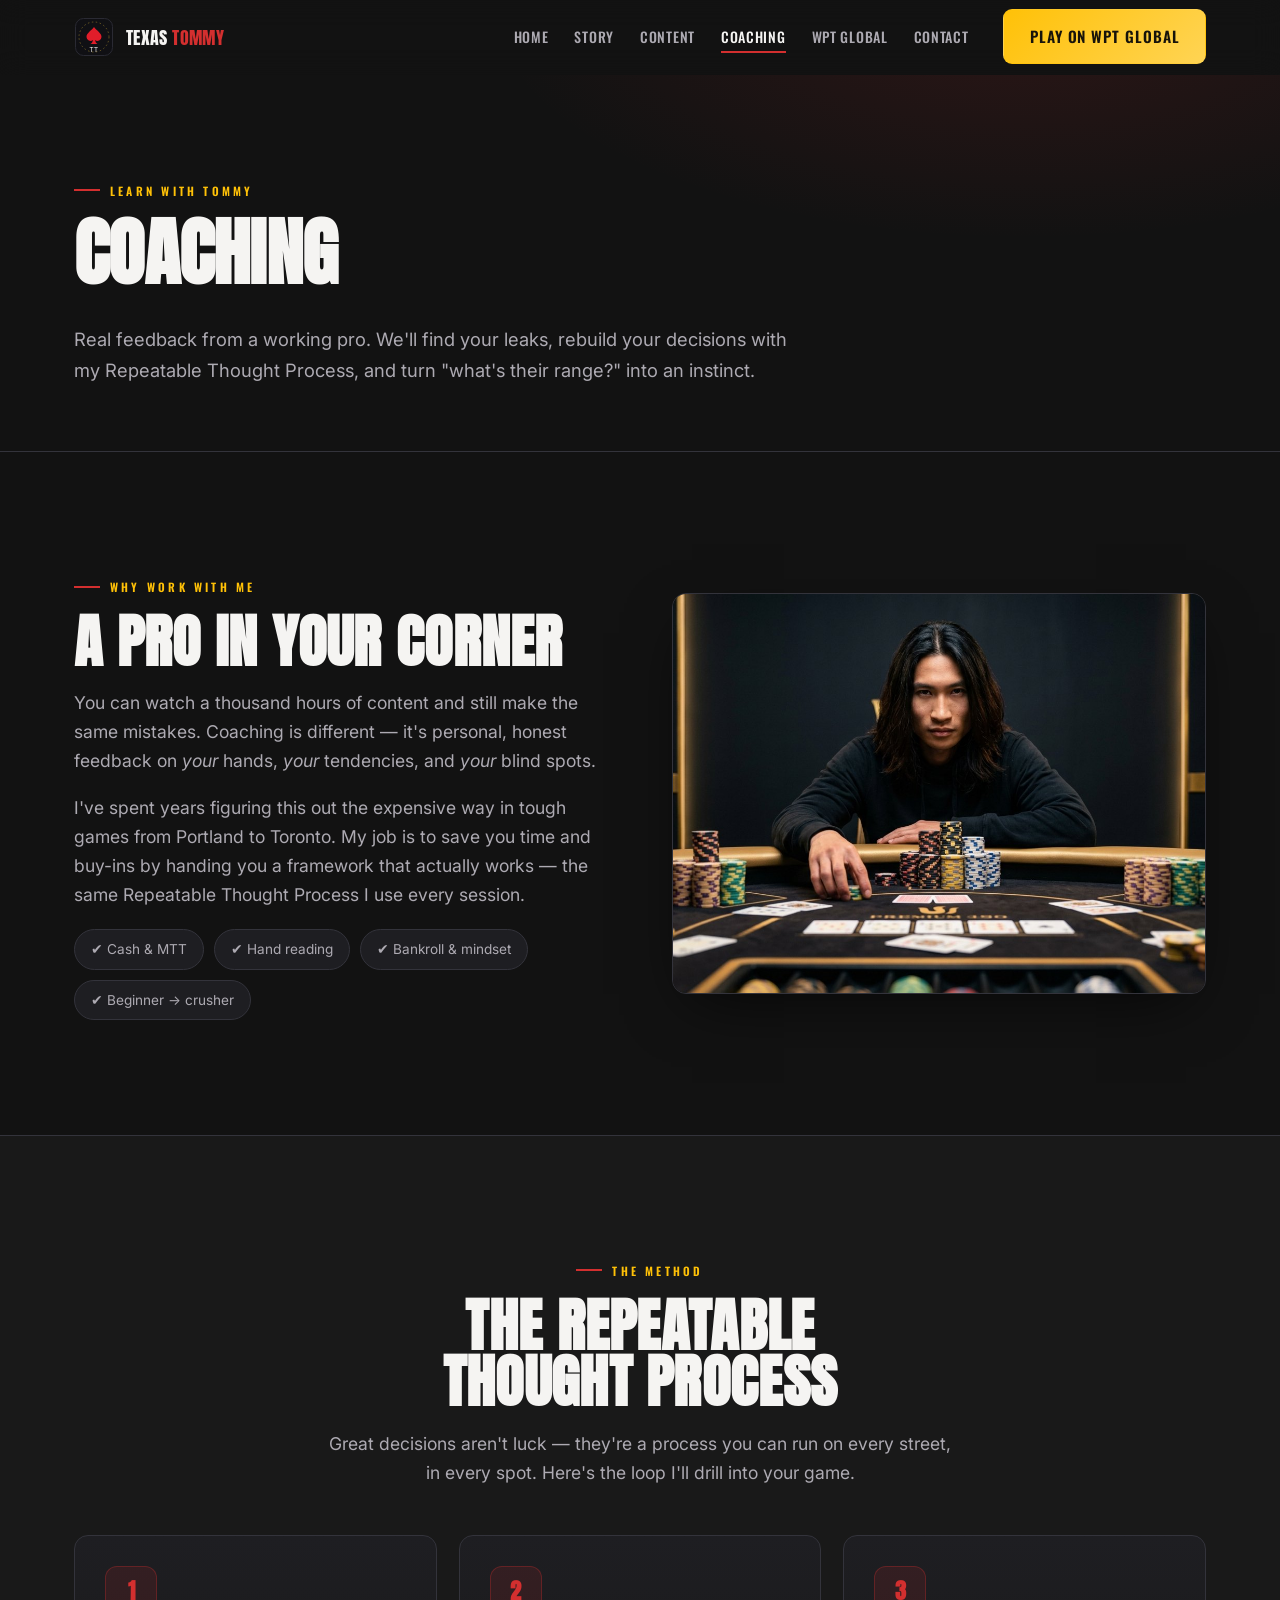
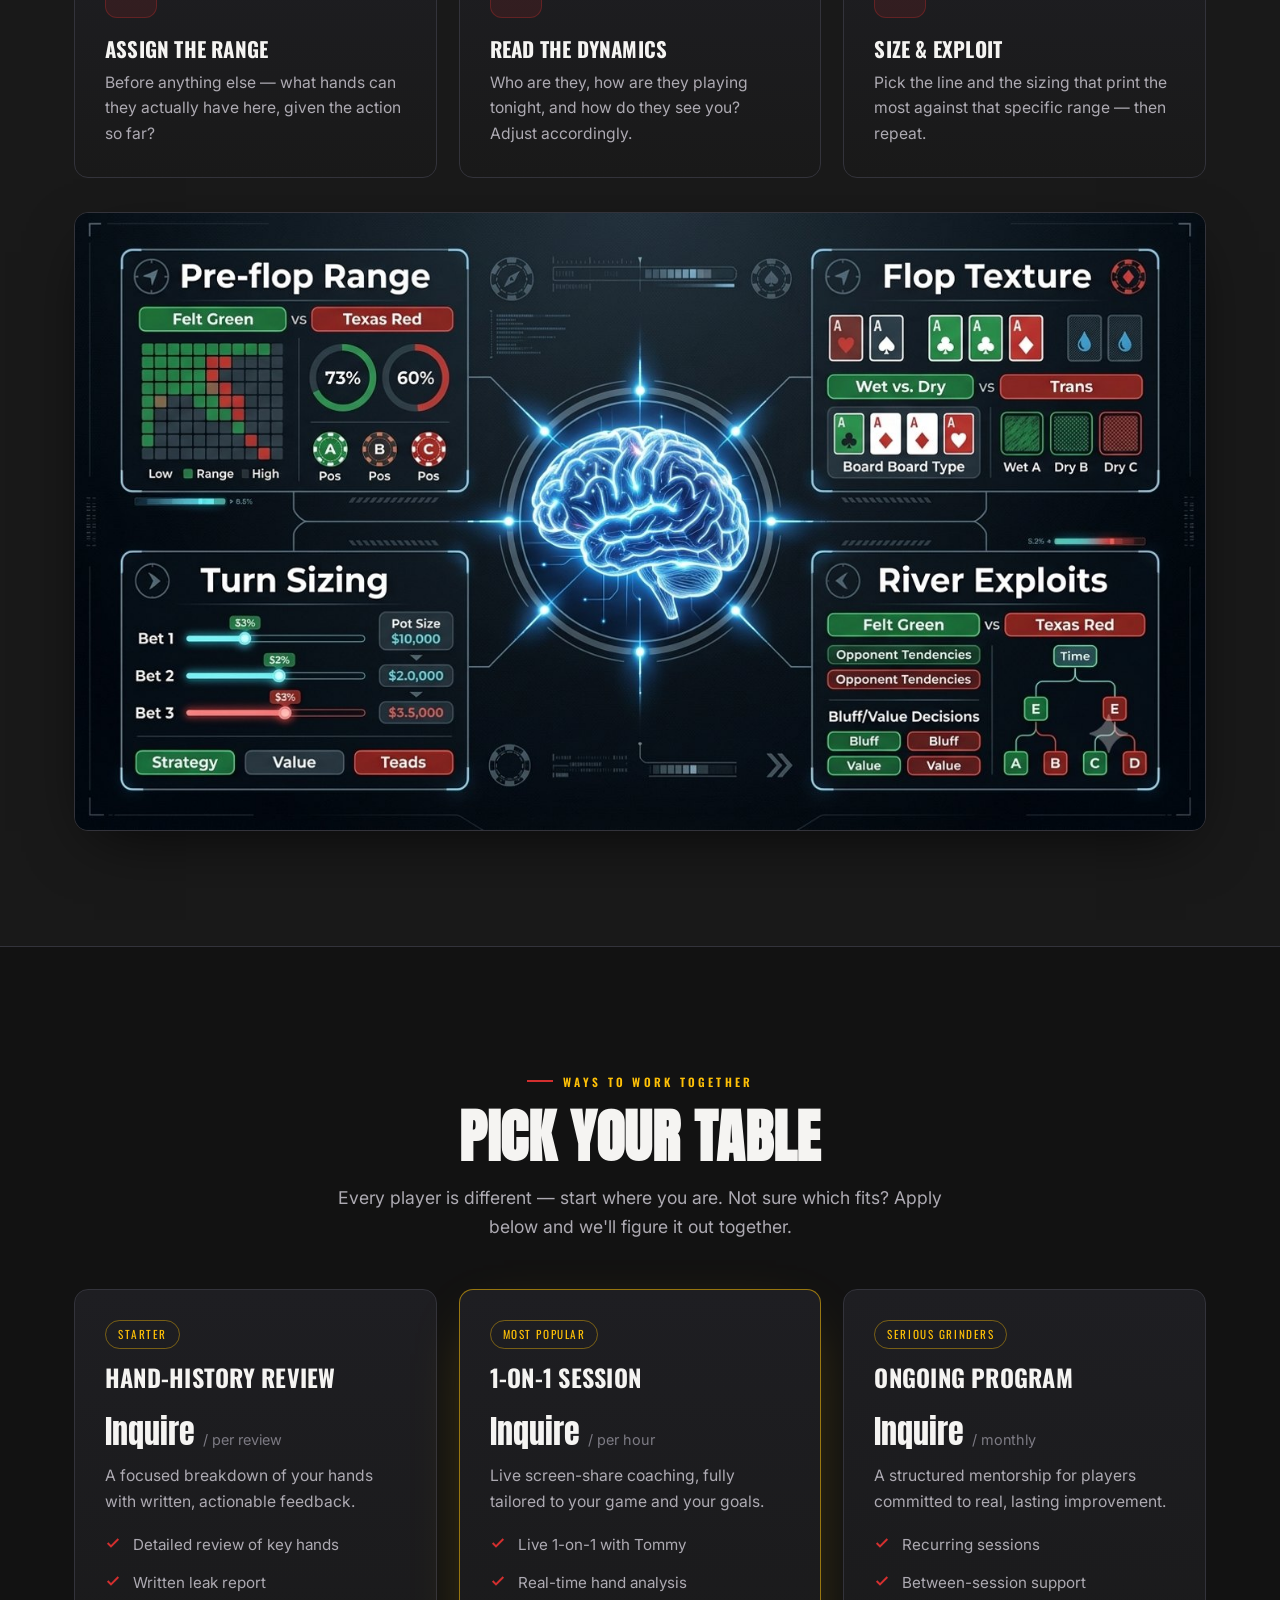
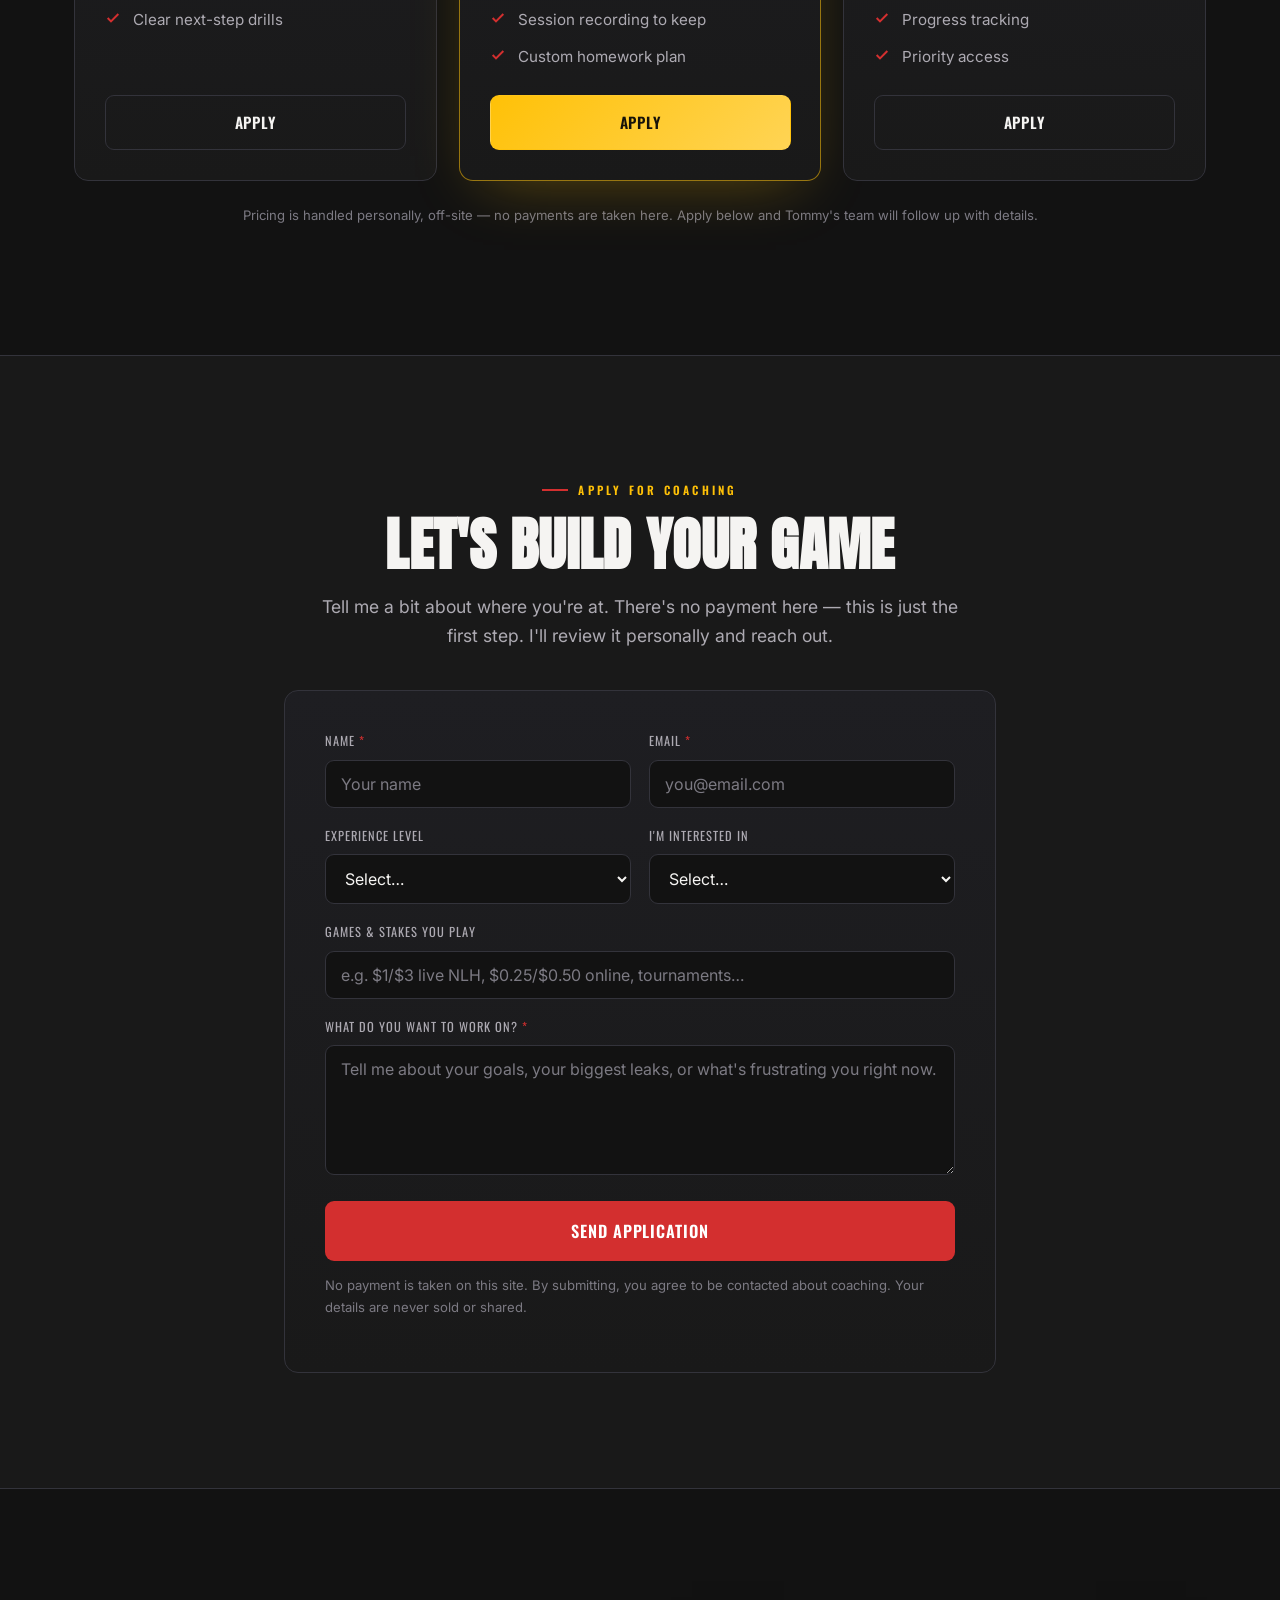
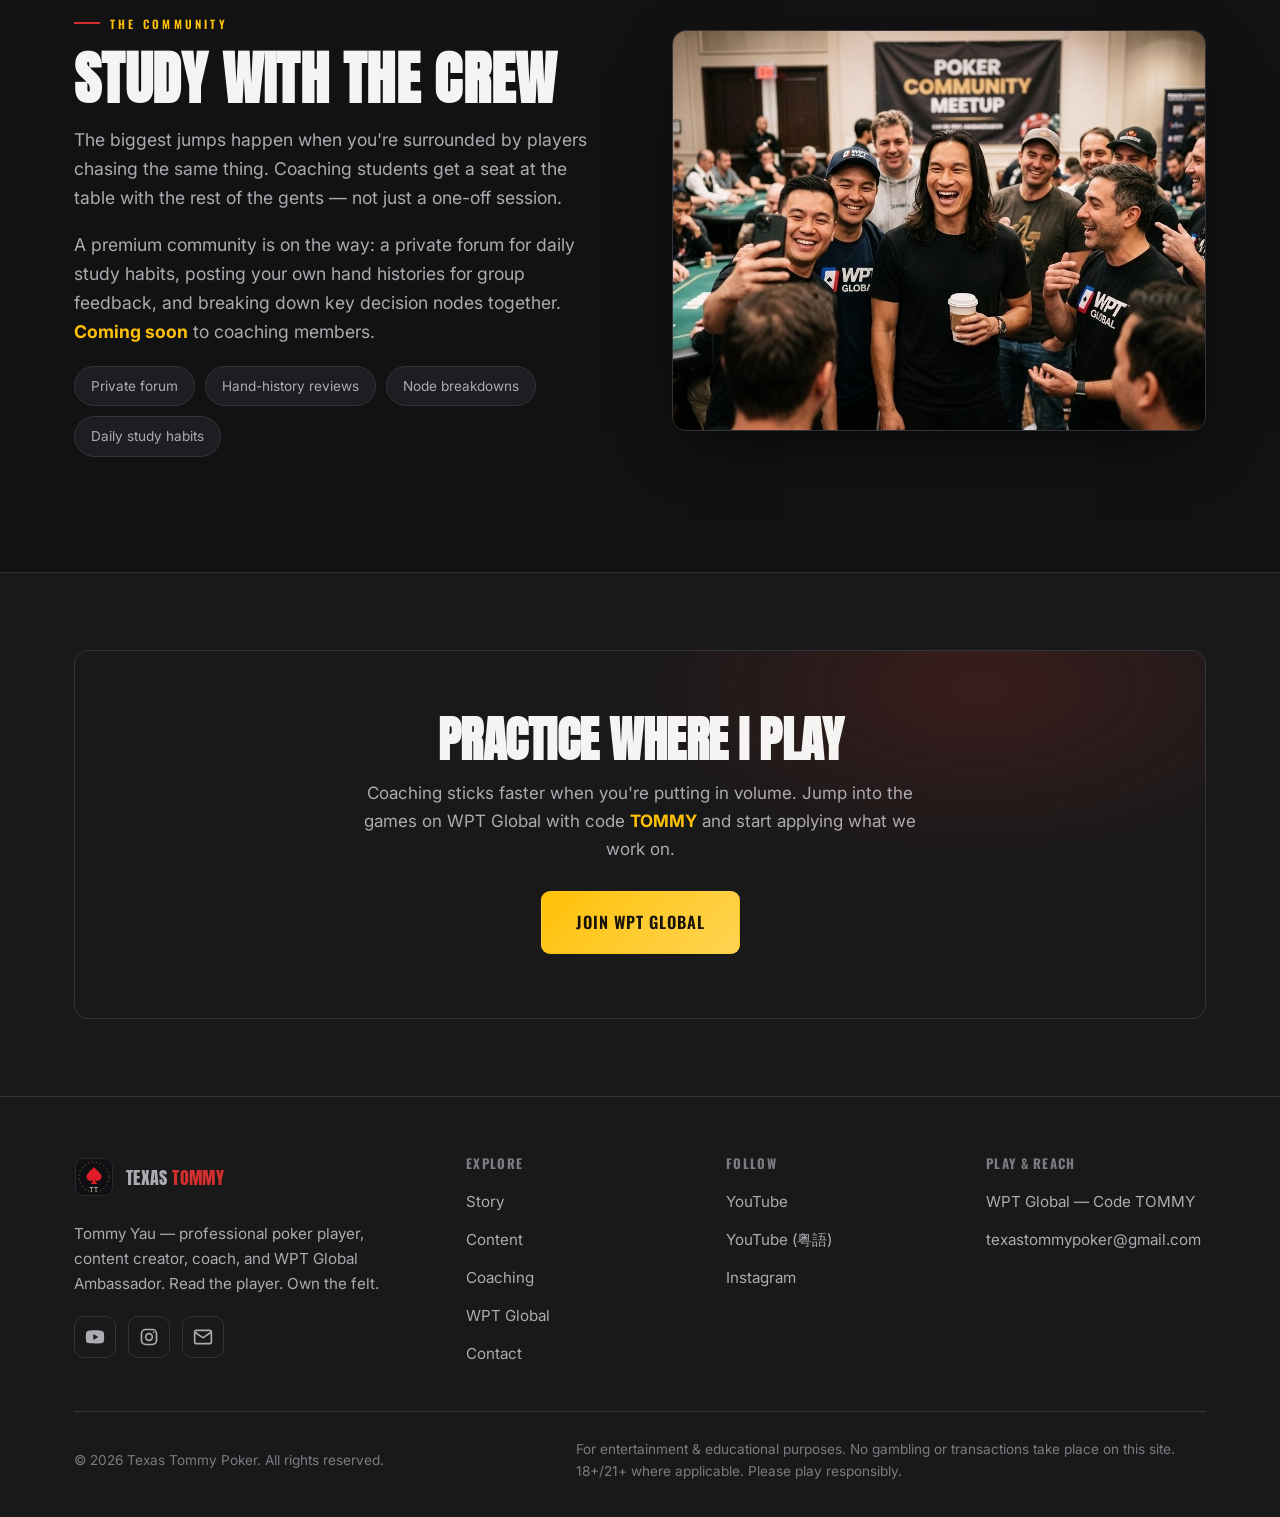
==== commit 65d1e34d: "Build real Content hub from live YouTube data + reconcile facts Now that YouTube egress is enabled, " ====
--- a/coaching.html
+++ b/coaching.html
@@ -69,7 +69,7 @@
           </p>
           <p class="section-lead">
             I've spent years figuring this out the expensive way in tough games
-            from Toronto to Vegas. My job is to save you time and buy-ins by
+            from Portland to Toronto. My job is to save you time and buy-ins by
             handing you a framework that actually works — the same Repeatable
             Thought Process I use every session.
           </p>
@@ -348,6 +348,7 @@
           <h4>Follow</h4>
           <ul>
             <li><a href="https://youtube.com/@texas_tommy" target="_blank" rel="noopener">YouTube</a></li>
+            <li><a href="https://youtube.com/@texas_tommy_cn" target="_blank" rel="noopener">YouTube (粤語)</a></li>
             <li><a href="https://www.instagram.com/texas_tommyy" target="_blank" rel="noopener">Instagram</a></li>
           </ul>
         </div>
--- a/assets/css/styles.css
+++ b/assets/css/styles.css
@@ -499,6 +499,58 @@
   color: var(--gold);
   margin-bottom: 4px;
 }
+
+/* ---------- Video grids (episode index / shorts) ---------- */
+.vgrid {
+  display: grid;
+  grid-template-columns: repeat(3, 1fr);
+  gap: 22px;
+}
+.vgrid--shorts { grid-template-columns: repeat(6, 1fr); }
+
+.vcard {
+  display: flex;
+  flex-direction: column;
+  background: linear-gradient(180deg, var(--panel), var(--ink));
+  border: 1px solid var(--line);
+  border-radius: var(--radius);
+  overflow: hidden;
+  transition: transform 0.2s ease, border-color 0.2s ease, box-shadow 0.2s ease;
+}
+.vcard:hover { transform: translateY(-4px); border-color: rgba(211, 47, 47, 0.5); box-shadow: var(--shadow); }
+.vcard__thumb { position: relative; aspect-ratio: 16 / 9; background: #000; overflow: hidden; }
+.vcard--short .vcard__thumb { aspect-ratio: 9 / 16; }
+.vcard__thumb img { width: 100%; height: 100%; object-fit: cover; }
+.vcard__thumb::after { content: ""; position: absolute; inset: 0; background: linear-gradient(180deg, transparent 60%, rgba(0,0,0,0.35)); opacity: 0; transition: opacity 0.2s ease; }
+.vcard:hover .vcard__thumb::after { opacity: 1; }
+.vcard__play {
+  position: absolute; top: 50%; left: 50%; transform: translate(-50%,-50%) scale(0.9);
+  width: 54px; height: 54px; display: grid; place-items: center; border-radius: 50%;
+  background: var(--crimson); color: #fff; z-index: 2; opacity: 0;
+  box-shadow: 0 10px 30px -8px rgba(211,47,47,0.7); transition: opacity 0.2s ease, transform 0.2s ease;
+}
+.vcard:hover .vcard__play { opacity: 1; transform: translate(-50%,-50%) scale(1); }
+.vcard__dur {
+  position: absolute; right: 8px; bottom: 8px; z-index: 2;
+  background: rgba(0,0,0,0.82); color: #fff; font-size: 0.72rem; font-weight: 600;
+  padding: 2px 6px; border-radius: 5px;
+}
+.vcard__ep {
+  position: absolute; left: 8px; top: 8px; z-index: 2;
+  background: var(--crimson); color: #fff;
+  font-family: var(--font-head); font-size: 0.68rem; letter-spacing: 0.08em;
+  text-transform: uppercase; padding: 3px 9px; border-radius: 100px;
+}
+.vcard__body { padding: 15px 16px 18px; display: flex; flex-direction: column; gap: 8px; flex: 1; }
+.vcard--short .vcard__body { padding: 12px; }
+.vcard__title {
+  font-family: var(--font-head); font-weight: 600; font-size: 1.02rem; line-height: 1.25;
+  color: var(--white); text-transform: none; letter-spacing: 0;
+  display: -webkit-box; -webkit-line-clamp: 2; -webkit-box-orient: vertical; overflow: hidden;
+}
+.vcard--short .vcard__title { font-size: 0.85rem; }
+.vcard__meta { font-size: 0.8rem; color: var(--muted-2); margin-top: auto; }
+.vcard__meta b { color: var(--muted); font-weight: 600; }
 
 /* ---------- Marquee / logos strip ---------- */
 .strip {
@@ -977,6 +1029,8 @@
   .hero__grid { grid-template-columns: 1fr; }
   .hero__media { order: -1; max-width: 520px; }
   .grid--3 { grid-template-columns: 1fr 1fr; }
+  .vgrid { grid-template-columns: 1fr 1fr; }
+  .vgrid--shorts { grid-template-columns: repeat(3, 1fr); }
   .split { grid-template-columns: 1fr; }
   .split--reverse .split__media { order: 0; }
   .wpt__inner { grid-template-columns: 1fr; }
@@ -1005,6 +1059,8 @@
 @media (max-width: 620px) {
   body { font-size: 16px; }
   .grid--3, .grid--2, .form__row, .footer__grid { grid-template-columns: 1fr; }
+  .vgrid { grid-template-columns: 1fr 1fr; }
+  .vgrid--shorts { grid-template-columns: 1fr 1fr; }
   .hero__stats { gap: 24px; }
   .stat__num { font-size: 1.7rem; }
   .footer__bottom { flex-direction: column; align-items: flex-start; }
